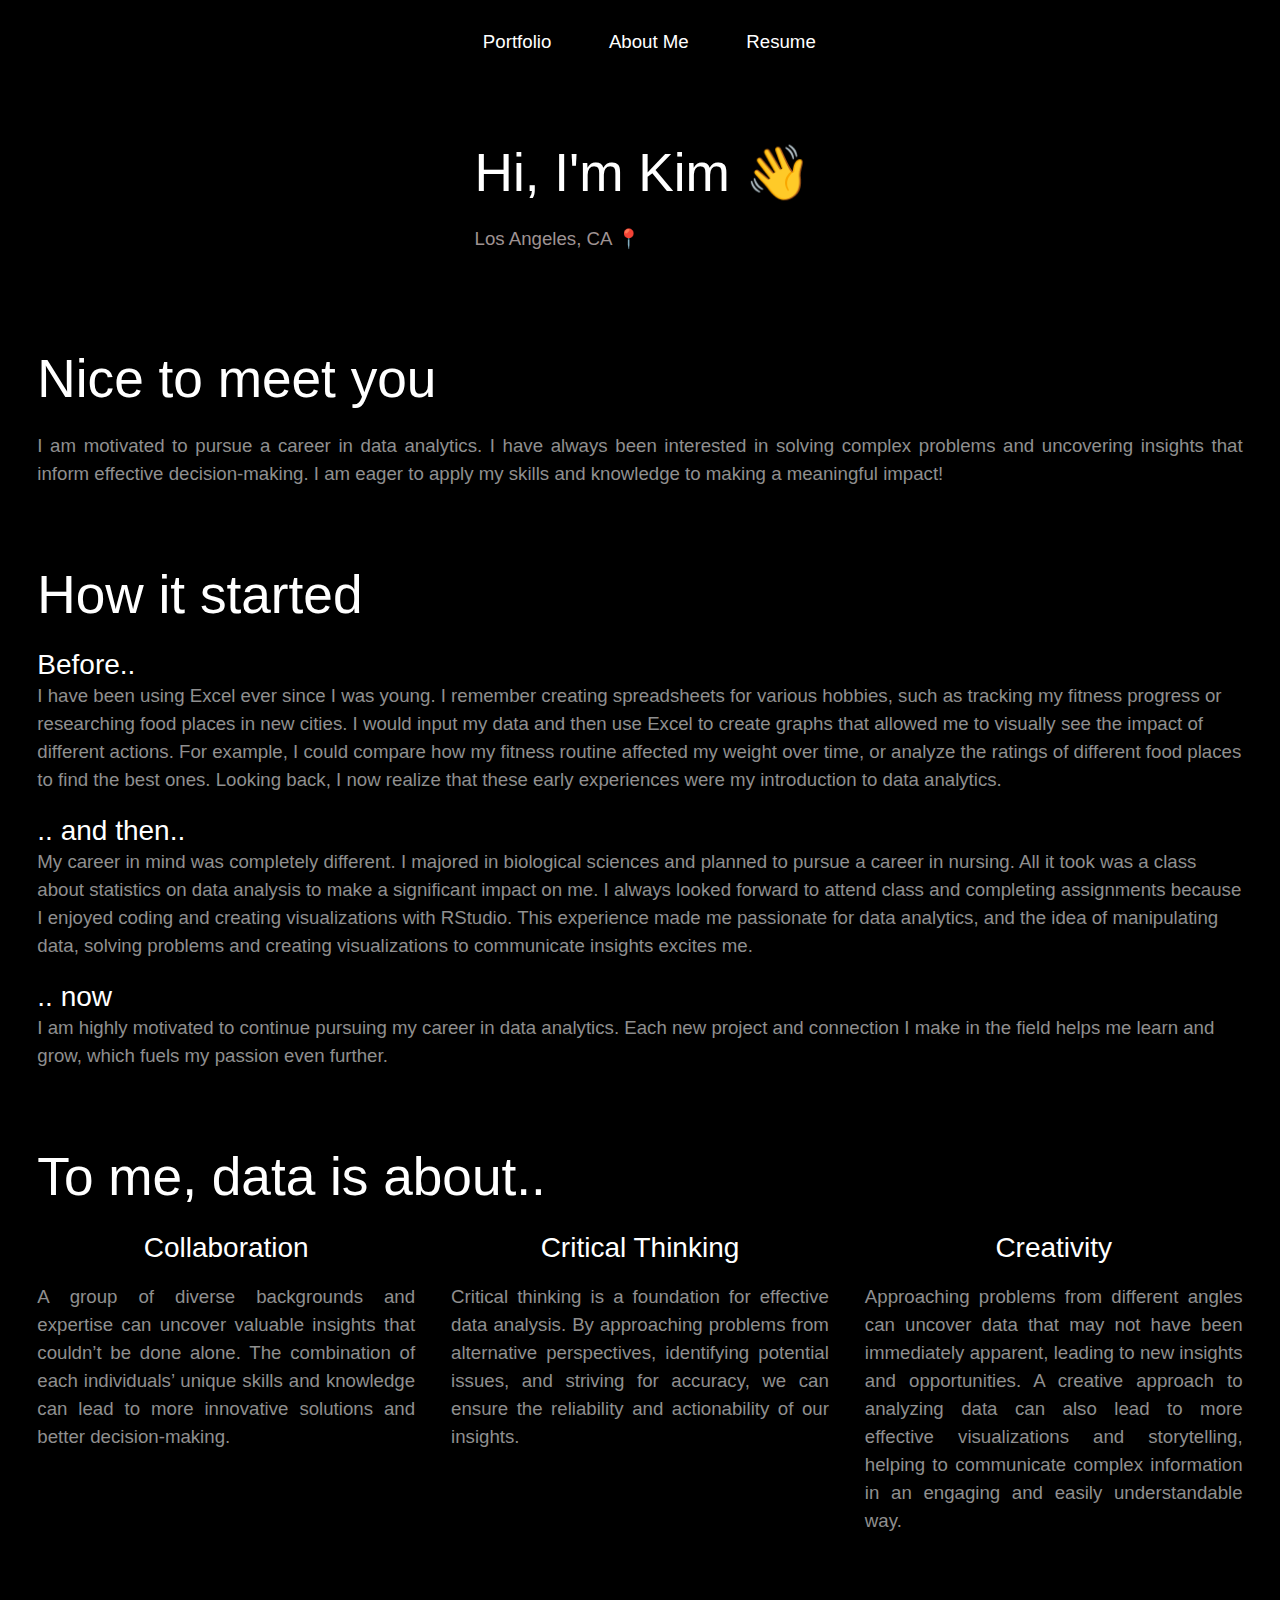
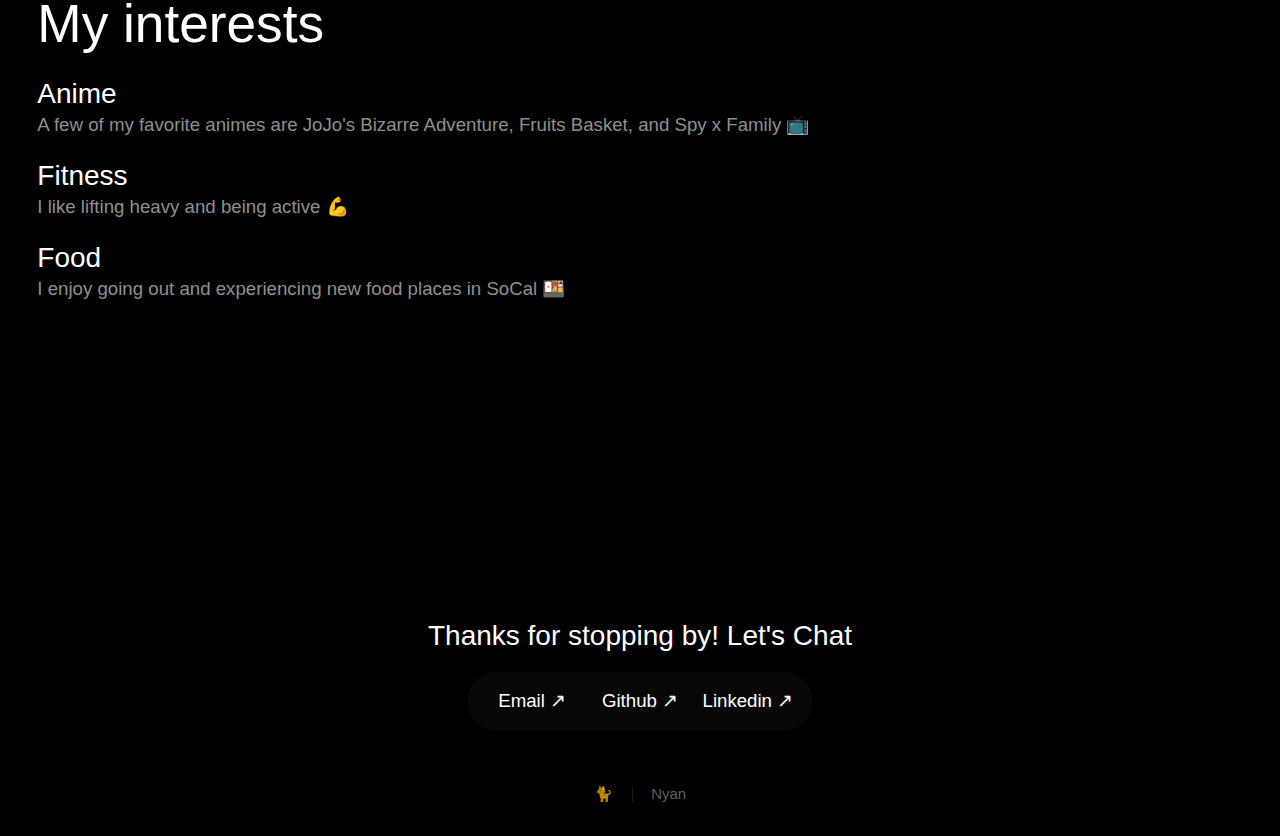
==== about.html @ c52d5a85 "Add files via upload" ====
<!DOCTYPE HTML>
<!--
	Helios by HTML5 UP
	html5up.net | @ajlkn
	Free for personal and commercial use under the CCA 3.0 license (html5up.net/license)
-->
<html>
	<head>
		<title>Index</title>
		<meta charset="utf-8" />
		<meta name="viewport" content="width=device-width, initial-scale=1, user-scalable=no" />
		<link rel="stylesheet" href="assets/css/main.css" />
		<noscript><link rel="stylesheet" href="assets/css/noscript.css" /></noscript>
	</head>
	<body class="no-sidebar is-preload">
		<div id="page-wrapper">

			<!-- Header -->
				<div id="header">

					<!-- Inner -->
						<div class="inner">
							<header>
								<h2><a>Hi, I'm Kim</a> <span class="wave">👋</span></h2>
							</header>
							<p style="color: rgb(158, 146, 146);">
								Los Angeles, CA &#128205;
							</p>
						</div>

					<!-- Nav -->
						<nav id="nav">
							<ul>
								<li><a href="index.html" id="main-link"><!--<span class="icon solid fa-home">-->Portfolio</span></a></li>
                                <li><a href="#about.html" id="main-link"><!--<span class="icon solid fa-home">-->About Me</span></a></li>
								<li><a href="https://drive.google.com/file/d/10Ahz_g5iKy3Z0_Fi8x1R7ViCnJrls5Ot/view?usp=sharing">Resume</a></li>
							</ul>
						</nav>

				</div>

			<!-- Main -->
				<div class="wrapper style1">

					<div class="container">
						<article id="main" class="special">
							<section>
							<header>
								<h2><a>Nice to meet you</a></h2>
							</header>
							<p>
                                I am motivated to pursue a career in data analytics. I have always been interested in solving complex problems 
								and uncovering insights that inform effective decision-making. I am eager to apply my skills and knowledge to 
								making a meaningful impact!
								<br><br><br>
							</p>
								<header>
									<h2><a>How it started</a></h2>
								</header>
								<p>
									<h3><a>Before..</a></h3>
									I have been using Excel ever since I was young. I remember creating spreadsheets for various hobbies, such as 
									tracking my fitness progress or researching food places in new cities. I would input my data and then use Excel 
									to create graphs that allowed me to visually see the impact of different actions. For example, I could compare 
									how my fitness routine affected my weight over time, or analyze the ratings of different food places to find 
									the best ones. Looking back, I now realize that these early experiences were my introduction to data analytics.
								</p>
								<p>
									<h3><a>.. and then..</a></h3>
									My career in mind was completely different. I majored in biological sciences and planned to pursue a career in 
									nursing. All it took was a class about statistics on data analysis to make a significant impact on me. I always 
									looked forward to attend class and completing assignments because I enjoyed coding and creating visualizations 
									with RStudio. This experience made me passionate for data analytics, and the idea of manipulating data, solving 
									problems and creating visualizations to communicate insights excites me.
								</p>
								<p>
									<h3><a>.. now</a></h3>
									I am highly motivated to continue pursuing my career in data analytics. Each new project and connection I make 
									in the field helps me learn and grow, which fuels my passion even further.
									<br><br><br>
								</p>

								<header>
									<h2><a>To me, data is about..</a></h2>

								</header>
								<div class="row">
                                    <article class="col-4 col-12-mobile special">
                                        <header>
                                            <h3><a>Collaboration</a></h3>
                                        </header>
                                        <p>
											A group of diverse backgrounds and expertise can uncover valuable insights that couldn’t be done alone. The combination of each 
											individuals’ unique skills and knowledge can lead to more innovative solutions and better decision-making.
                                        </p>
                                        <a href="#" class="image featured"><img src="#" alt="" /></a>
                                    </article>
                                    <article class="col-4 col-12-mobile special">
                                        <header>
                                            <h3><a>Critical Thinking</a></h3>
                                        </header>
                                        <p>
                                            Critical thinking is a foundation for effective data analysis. By approaching problems from alternative perspectives, 
											identifying potential issues, and striving for accuracy, we can ensure the reliability and actionability of our insights.
                                        </p>
                                        <a href="#" class="image featured"><img src="#" alt="" /></a>
                                	</article>
                                    <article class="col-4 col-12-mobile special">
                                        <header>
                        	                <h3><a>Creativity</a></h3>
                                        </header>
                                        <p>
											Approaching problems from different angles can uncover data that may not have been immediately apparent, leading to new 
											insights and opportunities. A creative approach to analyzing data can also lead to more effective visualizations and 
											storytelling, helping to communicate complex information in an engaging and easily understandable way.
											<br><br><br>
                                        </p>
                                    </article>   
                                </div>
								<header>
									<h2><a>My interests</a></h2>
								</header>
								<p>
                                    <h3><a>Anime</a></h3>
                                    A few of my favorite animes are JoJo's Bizarre Adventure, Fruits Basket, and Spy x Family &#128250;

								</p>
								<p>
                                    <h3><a>Fitness</a></h3>
									I like lifting heavy and being active &#128170
								</p>
                                <p>
                                    <h3><a>Food</a></h3>
									I enjoy going out and experiencing new food places in SoCal &#127857
								</p>
							</section>
						</article>
					</div>
				</div>

			<!-- Footer -->
            
				<div id="footer">
					<div class="container">
						<div class="row">


						</div>
						<hr />
						<div class="row">
							<div class="col-12">

								<!-- Contact -->
									<section class="contact">
										<header>
											<h3><a>Thanks for stopping by! Let's Chat</a></h3>
										</header>
										<!--<p>Urna nisl non quis interdum mus ornare ridiculus egestas ridiculus lobortis vivamus tempor aliquet.</p>-->
										<ul class="icons">
											<li><a href="mailto:santoskim20@gmail.com" ><span class="label">Email &#x2197;</span></a></li>
											<li><a href="https://github.com/santoskim" ><span class="label">Github &#x2197;</span></a></li>
											<li><a href="https://www.linkedin.com/in/kim-santos-50751b210/" ><span class="label">Linkedin &#x2197;</span></a></li>
										</ul>
									</section>

								<!-- Copyright -->
									<div class="copyright">
										<ul class="menu">
											<li><!--&copy;--> &#128008 </li><li><!--Design: <a href="http://html5up.net">-->Nyan</a></li>
										</ul>
									</div>

							</div>

						</div>
					</div>
				</div>

		</div>

		<!-- Scripts -->
			<script src="assets/js/jquery.min.js"></script>
			<script src="assets/js/jquery.dropotron.min.js"></script>
			<script src="assets/js/jquery.scrolly.min.js"></script>
			<script src="assets/js/jquery.scrollex.min.js"></script>
			<script src="assets/js/browser.min.js"></script>
			<script src="assets/js/breakpoints.min.js"></script>
			<script src="assets/js/util.js"></script>
			<script src="assets/js/main.js"></script>

	</body>
</html>
---- assets/css/main.css ----
@import url("https://fonts.googleapis.com/css?family=Source+Sans+Pro:300,300italic,400,400italic,600");
@import url("fontawesome-all.min.css");

/*
	Helios by HTML5 UP
	html5up.net | @ajlkn
	Free for personal and commercial use under the CCA 3.0 license (html5up.net/license)
*/

html, body, div, span, applet, object,
iframe, h1, h2, h3, h4, h5, h6, p, blockquote,
pre, a, abbr, acronym, address, big, cite,
code, del, dfn, em, img, ins, kbd, q, s, samp,
small, strike, strong, sub, sup, tt, var, b,
u, i, center, dl, dt, dd, ol, ul, li, fieldset,
form, label, legend, table, caption, tbody,
tfoot, thead, tr, th, td, article, aside,
canvas, details, embed, figure, figcaption,
footer, header, hgroup, menu, nav, output, ruby,
section, summary, time, mark, audio, video {
	margin: 0;
	padding: 0;
	border: 0;
	font-size: 100%;
	font: inherit;
	vertical-align: baseline;}

article, aside, details, figcaption, figure,
footer, header, hgroup, menu, nav, section {
	display: block;}

body {
	line-height: 1;
}

ol, ul {
	list-style: none;
}

blockquote, q {
	quotes: none;
}

	blockquote:before, blockquote:after, q:before, q:after {
		content: '';
		content: none;
	}

table {
	border-collapse: collapse;
	border-spacing: 0;
}

body {
	-webkit-text-size-adjust: none;
}

mark {
	background-color: transparent;
	color: inherit;
}

input::-moz-focus-inner {
	border: 0;
	padding: 0;
}

input, select, textarea {
	-moz-appearance: none;
	-webkit-appearance: none;
	-ms-appearance: none;
	appearance: none;
}

/* Basic */

	html {
		box-sizing: border-box;
	}

	*, *:before, *:after {
		box-sizing: inherit;
	}

	body {
		background: #000000;
		color: #8f8f8f;
		font-size: 15pt;
		line-height: 1.85em;
		font-family: 'Gill Sans', 'Gill Sans MT', Calibri, 'Trebuchet MS', sans-serif;
		font-weight: 300;
	}

		body.is-preload *, body.is-preload *:before, body.is-preload *:after {
			-moz-animation: none !important;
			-webkit-animation: none !important;
			-ms-animation: none !important;
			animation: none !important;
			-moz-transition: none !important;
			-webkit-transition: none !important;
			-ms-transition: none !important;
			transition: none !important;
		}

	input, textarea, select {
		font-size: 15pt;
		line-height: 1.85em;
		font-family: 'Gill Sans', 'Gill Sans MT', Calibri, 'Trebuchet MS', sans-serif;
		font-weight: 300;
	}

	h1, h2, h3, h4, h5, h6 {
		font-weight: 400;
		color: #ffffff;
		line-height: 1.25em;
	}

	h1 a, h2 a, h3 a, h4 a, h5 a, h6 a {
		color: inherit;
		text-decoration: none;
		border-bottom-color: transparent;
	}

	h1 strong, h2 strong, h3 strong, h4 strong, h5 strong, h6 strong {
		font-weight: 600;
	}

	h2 {
		font-size: 2.85em;
	}

	h3 {
		font-size: 1.50em;
	}

	h4 {
		font-size: 1em;
		margin: 0 0 0.25em 0;
	}

	strong, b {
		font-weight: 400;
		color: #483949;
	}

	em, i {
		font-style: italic;
	}

	a {
		color: inherit;
		border-bottom: solid 1px rgba(128, 128, 128, 0.15);
		text-decoration: none;
		-moz-transition: background-color 0.35s ease-in-out, color 0.35s ease-in-out, border-bottom-color 0.35s ease-in-out;
		-webkit-transition: background-color 0.35s ease-in-out, color 0.35s ease-in-out, border-bottom-color 0.35s ease-in-out;
		-ms-transition: background-color 0.35s ease-in-out, color 0.35s ease-in-out, border-bottom-color 0.35s ease-in-out;
		transition: background-color 0.35s ease-in-out, color 0.35s ease-in-out, border-bottom-color 0.35s ease-in-out;
	}

		a:hover {
			color: #ef8376;
			border-bottom-color: transparent;
		}

	sub {
		position: relative;
		top: 0.5em;
		font-size: 0.8em;
	}

	sup {
		position: relative;
		top: -0.5em;
		font-size: 0.8em;
	}

	blockquote {
		border-left: solid 0.5em #ddd;
		padding: 1em 0 1em 2em;
		font-style: italic;
	}

	p, ul, ol, dl, table {
		margin-bottom: 1em;
	}

	p {
		text-align: justify;
	}

	br.clear {
		clear: both;
	}

	hr {
		position: relative;
		display: block;
		border: 0;
		top: 4.5em;
		margin-bottom: 9em;
		height: 6px;
		border-top: solid 1px rgba(0, 0, 0, 0.2);
		border-bottom: solid 1px rgba(0, 0, 0, 0.2);
	}

		hr:before, hr:after {
			content: '';
			position: absolute;
			top: -8px;
			display: block;
			width: 1px;
			height: 21px;
			background: rgba(128, 128, 128, 0.2);
		}

		hr:before {
			left: -1px;
		}

		hr:after {
			right: -1px;
		}

	.timestamp {
		color: rgba(128, 128, 128, 0.75);
		font-size: 0.8em;
	}

/* Container */

	.container {
		margin: 0 auto;
		max-width: 100%;
		width: 1400px;
	}

		@media screen and (max-width: 1680px) {

			.container {
				width: 1200px;
			}

		}

		@media screen and (max-width: 1280px) {

			.container {
				width: 100%;
			}

		}

		@media screen and (max-width: 960px) {

			.container {
				width: 100%;
			}

		}

		@media screen and (max-width: 840px) {

			.container {
				width: 100%;
			}

		}

		@media screen and (max-width: 736px) {

			.container {
				width: 100%;
			}

		}

/* Row */

	.row {
		display: flex;
		flex-wrap: wrap;
		box-sizing: border-box;
		align-items: stretch;
	}

		.row > * {
			box-sizing: border-box;
		}

		.row.gtr-uniform > * > :last-child {
			margin-bottom: 0;
		}

		.row.aln-left {
			justify-content: flex-start;
		}

		.row.aln-center {
			justify-content: center;
		}

		.row.aln-right {
			justify-content: flex-end;
		}

		.row.aln-top {
			align-items: flex-start;
		}

		.row.aln-middle {
			align-items: center;
		}

		.row.aln-bottom {
			align-items: flex-end;
		}

		.row > .imp {
			order: -1;
		}

		.row > .col-1 {
			width: 8.33333%;
		}

		.row > .off-1 {
			margin-left: 8.33333%;
		}

		.row > .col-2 {
			width: 16.66667%;
		}

		.row > .off-2 {
			margin-left: 16.66667%;
		}

		.row > .col-3 {
			width: 25%;
		}

		.row > .off-3 {
			margin-left: 25%;
		}

		.row > .col-4 {
			width: 33.33333%;
		}

		.row > .off-4 {
			margin-left: 33.33333%;
		}

		.row > .col-5 {
			width: 41.66667%;
		}

		.row > .off-5 {
			margin-left: 41.66667%;
		}

		.row > .col-6 {
			width: 50%;
		}

		.row > .off-6 {
			margin-left: 50%;
		}

		.row > .col-7 {
			width: 58.33333%;
		}

		.row > .off-7 {
			margin-left: 58.33333%;
		}

		.row > .col-8 {
			width: 66.66667%;
		}

		.row > .off-8 {
			margin-left: 66.66667%;
		}

		.row > .col-9 {
			width: 75%;
		}

		.row > .off-9 {
			margin-left: 75%;
		}

		.row > .col-10 {
			width: 83.33333%;
		}

		.row > .off-10 {
			margin-left: 83.33333%;
		}

		.row > .col-11 {
			width: 91.66667%;
		}

		.row > .off-11 {
			margin-left: 91.66667%;
		}

		.row > .col-12 {
			width: 100%;
		}

		.row > .off-12 {
			margin-left: 100%;
		}

		.row.gtr-0 {
			margin-top: 0px;
			margin-left: 0px;
		}

			.row.gtr-0 > * {
				padding: 0px 0 0 0px;
			}

			.row.gtr-0.gtr-uniform {
				margin-top: 0px;
			}

				.row.gtr-0.gtr-uniform > * {
					padding-top: 0px;
				}

		.row.gtr-25 {
			margin-top: -10px;
			margin-left: -10px;
		}

			.row.gtr-25 > * {
				padding: 10px 0 0 10px;
			}

			.row.gtr-25.gtr-uniform {
				margin-top: -10px;
			}

				.row.gtr-25.gtr-uniform > * {
					padding-top: 10px;
				}

		.row.gtr-50 {
			margin-top: -20px;
			margin-left: -20px;
		}

			.row.gtr-50 > * {
				padding: 20px 0 0 20px;
			}

			.row.gtr-50.gtr-uniform {
				margin-top: -20px;
			}

				.row.gtr-50.gtr-uniform > * {
					padding-top: 20px;
				}

		.row {
			margin-top: -40px;
			margin-left: -40px;
		}

			.row > * {
				padding: 40px 0 0 40px;
			}

			.row.gtr-uniform {
				margin-top: -40px;
			}

				.row.gtr-uniform > * {
					padding-top: 40px;
				}

		.row.gtr-150 {
			margin-top: -60px;
			margin-left: -60px;
		}

			.row.gtr-150 > * {
				padding: 60px 0 0 60px;
			}

			.row.gtr-150.gtr-uniform {
				margin-top: -60px;
			}

				.row.gtr-150.gtr-uniform > * {
					padding-top: 60px;
				}

		.row.gtr-200 {
			margin-top: -80px;
			margin-left: -80px;
		}

			.row.gtr-200 > * {
				padding: 80px 0 0 80px;
			}

			.row.gtr-200.gtr-uniform {
				margin-top: -80px;
			}

				.row.gtr-200.gtr-uniform > * {
					padding-top: 80px;
				}

		@media screen and (max-width: 1680px) {

			.row {
				display: flex;
				flex-wrap: wrap;
				box-sizing: border-box;
				align-items: stretch;
			}

				.row > * {
					box-sizing: border-box;
				}

				.row.gtr-uniform > * > :last-child {
					margin-bottom: 0;
				}

				.row.aln-left {
					justify-content: flex-start;
				}

				.row.aln-center {
					justify-content: center;
				}

				.row.aln-right {
					justify-content: flex-end;
				}

				.row.aln-top {
					align-items: flex-start;
				}

				.row.aln-middle {
					align-items: center;
				}

				.row.aln-bottom {
					align-items: flex-end;
				}

				.row > .imp-wide {
					order: -1;
				}

				.row > .col-1-wide {
					width: 8.33333%;
				}

				.row > .off-1-wide {
					margin-left: 8.33333%;
				}

				.row > .col-2-wide {
					width: 16.66667%;
				}

				.row > .off-2-wide {
					margin-left: 16.66667%;
				}

				.row > .col-3-wide {
					width: 25%;
				}

				.row > .off-3-wide {
					margin-left: 25%;
				}

				.row > .col-4-wide {
					width: 33.33333%;
				}

				.row > .off-4-wide {
					margin-left: 33.33333%;
				}

				.row > .col-5-wide {
					width: 41.66667%;
				}

				.row > .off-5-wide {
					margin-left: 41.66667%;
				}

				.row > .col-6-wide {
					width: 50%;
				}

				.row > .off-6-wide {
					margin-left: 50%;
				}

				.row > .col-7-wide {
					width: 58.33333%;
				}

				.row > .off-7-wide {
					margin-left: 58.33333%;
				}

				.row > .col-8-wide {
					width: 66.66667%;
				}

				.row > .off-8-wide {
					margin-left: 66.66667%;
				}

				.row > .col-9-wide {
					width: 75%;
				}

				.row > .off-9-wide {
					margin-left: 75%;
				}

				.row > .col-10-wide {
					width: 83.33333%;
				}

				.row > .off-10-wide {
					margin-left: 83.33333%;
				}

				.row > .col-11-wide {
					width: 91.66667%;
				}

				.row > .off-11-wide {
					margin-left: 91.66667%;
				}

				.row > .col-12-wide {
					width: 100%;
				}

				.row > .off-12-wide {
					margin-left: 100%;
				}

				.row.gtr-0 {
					margin-top: 0px;
					margin-left: 0px;
				}

					.row.gtr-0 > * {
						padding: 0px 0 0 0px;
					}

					.row.gtr-0.gtr-uniform {
						margin-top: 0px;
					}

						.row.gtr-0.gtr-uniform > * {
							padding-top: 0px;
						}

				.row.gtr-25 {
					margin-top: -10px;
					margin-left: -10px;
				}

					.row.gtr-25 > * {
						padding: 10px 0 0 10px;
					}

					.row.gtr-25.gtr-uniform {
						margin-top: -10px;
					}

						.row.gtr-25.gtr-uniform > * {
							padding-top: 10px;
						}

				.row.gtr-50 {
					margin-top: -20px;
					margin-left: -20px;
				}

					.row.gtr-50 > * {
						padding: 20px 0 0 20px;
					}

					.row.gtr-50.gtr-uniform {
						margin-top: -20px;
					}

						.row.gtr-50.gtr-uniform > * {
							padding-top: 20px;
						}

				.row {
					margin-top: -40px;
					margin-left: -40px;
				}

					.row > * {
						padding: 40px 0 0 40px;
					}

					.row.gtr-uniform {
						margin-top: -40px;
					}

						.row.gtr-uniform > * {
							padding-top: 40px;
						}

				.row.gtr-150 {
					margin-top: -60px;
					margin-left: -60px;
				}

					.row.gtr-150 > * {
						padding: 60px 0 0 60px;
					}

					.row.gtr-150.gtr-uniform {
						margin-top: -60px;
					}

						.row.gtr-150.gtr-uniform > * {
							padding-top: 60px;
						}

				.row.gtr-200 {
					margin-top: -80px;
					margin-left: -80px;
				}

					.row.gtr-200 > * {
						padding: 80px 0 0 80px;
					}

					.row.gtr-200.gtr-uniform {
						margin-top: -80px;
					}

						.row.gtr-200.gtr-uniform > * {
							padding-top: 80px;
						}

		}

		@media screen and (max-width: 1280px) {

			.row {
				display: flex;
				flex-wrap: wrap;
				box-sizing: border-box;
				align-items: stretch;
			}

				.row > * {
					box-sizing: border-box;
				}

				.row.gtr-uniform > * > :last-child {
					margin-bottom: 0;
				}

				.row.aln-left {
					justify-content: flex-start;
				}

				.row.aln-center {
					justify-content: center;
				}

				.row.aln-right {
					justify-content: flex-end;
				}

				.row.aln-top {
					align-items: flex-start;
				}

				.row.aln-middle {
					align-items: center;
				}

				.row.aln-bottom {
					align-items: flex-end;
				}

				.row > .imp-normal {
					order: -1;
				}

				.row > .col-1-normal {
					width: 8.33333%;
				}

				.row > .off-1-normal {
					margin-left: 8.33333%;
				}

				.row > .col-2-normal {
					width: 16.66667%;
				}

				.row > .off-2-normal {
					margin-left: 16.66667%;
				}

				.row > .col-3-normal {
					width: 25%;
				}

				.row > .off-3-normal {
					margin-left: 25%;
				}

				.row > .col-4-normal {
					width: 33.33333%;
				}

				.row > .off-4-normal {
					margin-left: 33.33333%;
				}

				.row > .col-5-normal {
					width: 41.66667%;
				}

				.row > .off-5-normal {
					margin-left: 41.66667%;
				}

				.row > .col-6-normal {
					width: 50%;
				}

				.row > .off-6-normal {
					margin-left: 50%;
				}

				.row > .col-7-normal {
					width: 58.33333%;
				}

				.row > .off-7-normal {
					margin-left: 58.33333%;
				}

				.row > .col-8-normal {
					width: 66.66667%;
				}

				.row > .off-8-normal {
					margin-left: 66.66667%;
				}

				.row > .col-9-normal {
					width: 75%;
				}

				.row > .off-9-normal {
					margin-left: 75%;
				}

				.row > .col-10-normal {
					width: 83.33333%;
				}

				.row > .off-10-normal {
					margin-left: 83.33333%;
				}

				.row > .col-11-normal {
					width: 91.66667%;
				}

				.row > .off-11-normal {
					margin-left: 91.66667%;
				}

				.row > .col-12-normal {
					width: 100%;
				}

				.row > .off-12-normal {
					margin-left: 100%;
				}

				.row.gtr-0 {
					margin-top: 0px;
					margin-left: 0px;
				}

					.row.gtr-0 > * {
						padding: 0px 0 0 0px;
					}

					.row.gtr-0.gtr-uniform {
						margin-top: 0px;
					}

						.row.gtr-0.gtr-uniform > * {
							padding-top: 0px;
						}

				.row.gtr-25 {
					margin-top: -9px;
					margin-left: -9px;
				}

					.row.gtr-25 > * {
						padding: 9px 0 0 9px;
					}

					.row.gtr-25.gtr-uniform {
						margin-top: -9px;
					}

						.row.gtr-25.gtr-uniform > * {
							padding-top: 9px;
						}

				.row.gtr-50 {
					margin-top: -18px;
					margin-left: -18px;
				}

					.row.gtr-50 > * {
						padding: 18px 0 0 18px;
					}

					.row.gtr-50.gtr-uniform {
						margin-top: -18px;
					}

						.row.gtr-50.gtr-uniform > * {
							padding-top: 18px;
						}

				.row {
					margin-top: -36px;
					margin-left: -36px;
				}

					.row > * {
						padding: 36px 0 0 36px;
					}

					.row.gtr-uniform {
						margin-top: -36px;
					}

						.row.gtr-uniform > * {
							padding-top: 36px;
						}

				.row.gtr-150 {
					margin-top: -54px;
					margin-left: -54px;
				}

					.row.gtr-150 > * {
						padding: 54px 0 0 54px;
					}

					.row.gtr-150.gtr-uniform {
						margin-top: -54px;
					}

						.row.gtr-150.gtr-uniform > * {
							padding-top: 54px;
						}

				.row.gtr-200 {
					margin-top: -72px;
					margin-left: -72px;
				}

					.row.gtr-200 > * {
						padding: 72px 0 0 72px;
					}

					.row.gtr-200.gtr-uniform {
						margin-top: -72px;
					}

						.row.gtr-200.gtr-uniform > * {
							padding-top: 72px;
						}

		}

		@media screen and (max-width: 960px) {

			.row {
				display: flex;
				flex-wrap: wrap;
				box-sizing: border-box;
				align-items: stretch;
			}

				.row > * {
					box-sizing: border-box;
				}

				.row.gtr-uniform > * > :last-child {
					margin-bottom: 0;
				}

				.row.aln-left {
					justify-content: flex-start;
				}

				.row.aln-center {
					justify-content: center;
				}

				.row.aln-right {
					justify-content: flex-end;
				}

				.row.aln-top {
					align-items: flex-start;
				}

				.row.aln-middle {
					align-items: center;
				}

				.row.aln-bottom {
					align-items: flex-end;
				}

				.row > .imp-narrow {
					order: -1;
				}

				.row > .col-1-narrow {
					width: 8.33333%;
				}

				.row > .off-1-narrow {
					margin-left: 8.33333%;
				}

				.row > .col-2-narrow {
					width: 16.66667%;
				}

				.row > .off-2-narrow {
					margin-left: 16.66667%;
				}

				.row > .col-3-narrow {
					width: 25%;
				}

				.row > .off-3-narrow {
					margin-left: 25%;
				}

				.row > .col-4-narrow {
					width: 33.33333%;
				}

				.row > .off-4-narrow {
					margin-left: 33.33333%;
				}

				.row > .col-5-narrow {
					width: 41.66667%;
				}

				.row > .off-5-narrow {
					margin-left: 41.66667%;
				}

				.row > .col-6-narrow {
					width: 50%;
				}

				.row > .off-6-narrow {
					margin-left: 50%;
				}

				.row > .col-7-narrow {
					width: 58.33333%;
				}

				.row > .off-7-narrow {
					margin-left: 58.33333%;
				}

				.row > .col-8-narrow {
					width: 66.66667%;
				}

				.row > .off-8-narrow {
					margin-left: 66.66667%;
				}

				.row > .col-9-narrow {
					width: 75%;
				}

				.row > .off-9-narrow {
					margin-left: 75%;
				}

				.row > .col-10-narrow {
					width: 83.33333%;
				}

				.row > .off-10-narrow {
					margin-left: 83.33333%;
				}

				.row > .col-11-narrow {
					width: 91.66667%;
				}

				.row > .off-11-narrow {
					margin-left: 91.66667%;
				}

				.row > .col-12-narrow {
					width: 100%;
				}

				.row > .off-12-narrow {
					margin-left: 100%;
				}

				.row.gtr-0 {
					margin-top: 0px;
					margin-left: 0px;
				}

					.row.gtr-0 > * {
						padding: 0px 0 0 0px;
					}

					.row.gtr-0.gtr-uniform {
						margin-top: 0px;
					}

						.row.gtr-0.gtr-uniform > * {
							padding-top: 0px;
						}

				.row.gtr-25 {
					margin-top: -8px;
					margin-left: -8px;
				}

					.row.gtr-25 > * {
						padding: 8px 0 0 8px;
					}

					.row.gtr-25.gtr-uniform {
						margin-top: -8px;
					}

						.row.gtr-25.gtr-uniform > * {
							padding-top: 8px;
						}

				.row.gtr-50 {
					margin-top: -16px;
					margin-left: -16px;
				}

					.row.gtr-50 > * {
						padding: 16px 0 0 16px;
					}

					.row.gtr-50.gtr-uniform {
						margin-top: -16px;
					}

						.row.gtr-50.gtr-uniform > * {
							padding-top: 16px;
						}

				.row {
					margin-top: -32px;
					margin-left: -32px;
				}

					.row > * {
						padding: 32px 0 0 32px;
					}

					.row.gtr-uniform {
						margin-top: -32px;
					}

						.row.gtr-uniform > * {
							padding-top: 32px;
						}

				.row.gtr-150 {
					margin-top: -48px;
					margin-left: -48px;
				}

					.row.gtr-150 > * {
						padding: 48px 0 0 48px;
					}

					.row.gtr-150.gtr-uniform {
						margin-top: -48px;
					}

						.row.gtr-150.gtr-uniform > * {
							padding-top: 48px;
						}

				.row.gtr-200 {
					margin-top: -64px;
					margin-left: -64px;
				}

					.row.gtr-200 > * {
						padding: 64px 0 0 64px;
					}

					.row.gtr-200.gtr-uniform {
						margin-top: -64px;
					}

						.row.gtr-200.gtr-uniform > * {
							padding-top: 64px;
						}

		}

		@media screen and (max-width: 840px) {

			.row {
				display: flex;
				flex-wrap: wrap;
				box-sizing: border-box;
				align-items: stretch;
			}

				.row > * {
					box-sizing: border-box;
				}

				.row.gtr-uniform > * > :last-child {
					margin-bottom: 0;
				}

				.row.aln-left {
					justify-content: flex-start;
				}

				.row.aln-center {
					justify-content: center;
				}

				.row.aln-right {
					justify-content: flex-end;
				}

				.row.aln-top {
					align-items: flex-start;
				}

				.row.aln-middle {
					align-items: center;
				}

				.row.aln-bottom {
					align-items: flex-end;
				}

				.row > .imp-narrower {
					order: -1;
				}

				.row > .col-1-narrower {
					width: 8.33333%;
				}

				.row > .off-1-narrower {
					margin-left: 8.33333%;
				}

				.row > .col-2-narrower {
					width: 16.66667%;
				}

				.row > .off-2-narrower {
					margin-left: 16.66667%;
				}

				.row > .col-3-narrower {
					width: 25%;
				}

				.row > .off-3-narrower {
					margin-left: 25%;
				}

				.row > .col-4-narrower {
					width: 33.33333%;
				}

				.row > .off-4-narrower {
					margin-left: 33.33333%;
				}

				.row > .col-5-narrower {
					width: 41.66667%;
				}

				.row > .off-5-narrower {
					margin-left: 41.66667%;
				}

				.row > .col-6-narrower {
					width: 50%;
				}

				.row > .off-6-narrower {
					margin-left: 50%;
				}

				.row > .col-7-narrower {
					width: 58.33333%;
				}

				.row > .off-7-narrower {
					margin-left: 58.33333%;
				}

				.row > .col-8-narrower {
					width: 66.66667%;
				}

				.row > .off-8-narrower {
					margin-left: 66.66667%;
				}

				.row > .col-9-narrower {
					width: 75%;
				}

				.row > .off-9-narrower {
					margin-left: 75%;
				}

				.row > .col-10-narrower {
					width: 83.33333%;
				}

				.row > .off-10-narrower {
					margin-left: 83.33333%;
				}

				.row > .col-11-narrower {
					width: 91.66667%;
				}

				.row > .off-11-narrower {
					margin-left: 91.66667%;
				}

				.row > .col-12-narrower {
					width: 100%;
				}

				.row > .off-12-narrower {
					margin-left: 100%;
				}

				.row.gtr-0 {
					margin-top: 0px;
					margin-left: 0px;
				}

					.row.gtr-0 > * {
						padding: 0px 0 0 0px;
					}

					.row.gtr-0.gtr-uniform {
						margin-top: 0px;
					}

						.row.gtr-0.gtr-uniform > * {
							padding-top: 0px;
						}

				.row.gtr-25 {
					margin-top: -8px;
					margin-left: -8px;
				}

					.row.gtr-25 > * {
						padding: 8px 0 0 8px;
					}

					.row.gtr-25.gtr-uniform {
						margin-top: -8px;
					}

						.row.gtr-25.gtr-uniform > * {
							padding-top: 8px;
						}

				.row.gtr-50 {
					margin-top: -16px;
					margin-left: -16px;
				}

					.row.gtr-50 > * {
						padding: 16px 0 0 16px;
					}

					.row.gtr-50.gtr-uniform {
						margin-top: -16px;
					}

						.row.gtr-50.gtr-uniform > * {
							padding-top: 16px;
						}

				.row {
					margin-top: -32px;
					margin-left: -32px;
				}

					.row > * {
						padding: 32px 0 0 32px;
					}

					.row.gtr-uniform {
						margin-top: -32px;
					}

						.row.gtr-uniform > * {
							padding-top: 32px;
						}

				.row.gtr-150 {
					margin-top: -48px;
					margin-left: -48px;
				}

					.row.gtr-150 > * {
						padding: 48px 0 0 48px;
					}

					.row.gtr-150.gtr-uniform {
						margin-top: -48px;
					}

						.row.gtr-150.gtr-uniform > * {
							padding-top: 48px;
						}

				.row.gtr-200 {
					margin-top: -64px;
					margin-left: -64px;
				}

					.row.gtr-200 > * {
						padding: 64px 0 0 64px;
					}

					.row.gtr-200.gtr-uniform {
						margin-top: -64px;
					}

						.row.gtr-200.gtr-uniform > * {
							padding-top: 64px;
						}

		}

		@media screen and (max-width: 736px) {

			.row {
				display: flex;
				flex-wrap: wrap;
				box-sizing: border-box;
				align-items: stretch;
			}

				.row > * {
					box-sizing: border-box;
				}

				.row.gtr-uniform > * > :last-child {
					margin-bottom: 0;
				}

				.row.aln-left {
					justify-content: flex-start;
				}

				.row.aln-center {
					justify-content: center;
				}

				.row.aln-right {
					justify-content: flex-end;
				}

				.row.aln-top {
					align-items: flex-start;
				}

				.row.aln-middle {
					align-items: center;
				}

				.row.aln-bottom {
					align-items: flex-end;
				}

				.row > .imp-mobile {
					order: -1;
				}

				.row > .col-1-mobile {
					width: 8.33333%;
				}

				.row > .off-1-mobile {
					margin-left: 8.33333%;
				}

				.row > .col-2-mobile {
					width: 16.66667%;
				}

				.row > .off-2-mobile {
					margin-left: 16.66667%;
				}

				.row > .col-3-mobile {
					width: 25%;
				}

				.row > .off-3-mobile {
					margin-left: 25%;
				}

				.row > .col-4-mobile {
					width: 33.33333%;
				}

				.row > .off-4-mobile {
					margin-left: 33.33333%;
				}

				.row > .col-5-mobile {
					width: 41.66667%;
				}

				.row > .off-5-mobile {
					margin-left: 41.66667%;
				}

				.row > .col-6-mobile {
					width: 50%;
				}

				.row > .off-6-mobile {
					margin-left: 50%;
				}

				.row > .col-7-mobile {
					width: 58.33333%;
				}

				.row > .off-7-mobile {
					margin-left: 58.33333%;
				}

				.row > .col-8-mobile {
					width: 66.66667%;
				}

				.row > .off-8-mobile {
					margin-left: 66.66667%;
				}

				.row > .col-9-mobile {
					width: 75%;
				}

				.row > .off-9-mobile {
					margin-left: 75%;
				}

				.row > .col-10-mobile {
					width: 83.33333%;
				}

				.row > .off-10-mobile {
					margin-left: 83.33333%;
				}

				.row > .col-11-mobile {
					width: 91.66667%;
				}

				.row > .off-11-mobile {
					margin-left: 91.66667%;
				}

				.row > .col-12-mobile {
					width: 100%;
				}

				.row > .off-12-mobile {
					margin-left: 100%;
				}

				.row.gtr-0 {
					margin-top: 0px;
					margin-left: 0px;
				}

					.row.gtr-0 > * {
						padding: 0px 0 0 0px;
					}

					.row.gtr-0.gtr-uniform {
						margin-top: 0px;
					}

						.row.gtr-0.gtr-uniform > * {
							padding-top: 0px;
						}

				.row.gtr-25 {
					margin-top: -5px;
					margin-left: -5px;
				}

					.row.gtr-25 > * {
						padding: 5px 0 0 5px;
					}

					.row.gtr-25.gtr-uniform {
						margin-top: -5px;
					}

						.row.gtr-25.gtr-uniform > * {
							padding-top: 5px;
						}

				.row.gtr-50 {
					margin-top: -10px;
					margin-left: -10px;
				}

					.row.gtr-50 > * {
						padding: 10px 0 0 10px;
					}

					.row.gtr-50.gtr-uniform {
						margin-top: -10px;
					}

						.row.gtr-50.gtr-uniform > * {
							padding-top: 10px;
						}

				.row {
					margin-top: -20px;
					margin-left: -20px;
				}

					.row > * {
						padding: 20px 0 0 20px;
					}

					.row.gtr-uniform {
						margin-top: -20px;
					}

						.row.gtr-uniform > * {
							padding-top: 20px;
						}

				.row.gtr-150 {
					margin-top: -30px;
					margin-left: -30px;
				}

					.row.gtr-150 > * {
						padding: 30px 0 0 30px;
					}

					.row.gtr-150.gtr-uniform {
						margin-top: -30px;
					}

						.row.gtr-150.gtr-uniform > * {
							padding-top: 30px;
						}

				.row.gtr-200 {
					margin-top: -40px;
					margin-left: -40px;
				}

					.row.gtr-200 > * {
						padding: 40px 0 0 40px;
					}

					.row.gtr-200.gtr-uniform {
						margin-top: -40px;
					}

						.row.gtr-200.gtr-uniform > * {
							padding-top: 40px;
						}

		}

/* Sections/Article */

	section, article {
		margin-bottom: 3em;
	}

		section > :last-child, section:last-child, article > :last-child, article:last-child {
			margin-bottom: 0;
		}

		section.special > header, section.special > footer, article.special > header, article.special > footer {
			text-align: center;
		}

	.row > section, .row > article {
		margin-bottom: 0;
	}

	header {
		margin: 0 0 1em 0;
	}

		header > p {
			display: block;
			font-size: 1.5em;
			margin: 1em 0 2em 0;
			line-height: 1.5em;
			text-align: inherit;
		}

	footer {
		margin: 2.5em 0 0 0;
	}

/* Image */

	.image {
		position: relative;
		display: inline-block;
		border: 0;
		outline: 0;
	}

		.image img {
			display: block;
			width: 100%;
		}

		.image::before {
			content: "";
			position: absolute;
			top: 0;
			left: 0;
			width: 100%;
			height: 100%;
			background-color: rgba(0, 0, 0, 0.5); /* Add grey color overlay */
			transition: all 0.5s ease; /* Add transition effect */
			opacity: 1;
		  }
		  
		  .image:hover::before {
			opacity: 0; /* Make the overlay disappear on hover */
		  }
		  
		  .image:hover img {
			filter: grayscale(0%); /* Make the image color back to normal on hover */
		  }
		  You can apply this CSS to the .image class to achieve the effect on all images with that class.
		  
		  
		  
		  
		  
		  
		  

		.image.fit {
			display: block;
			width: 100%;
		}

		.image.featured {
			display: block;
			width: 100%;
			margin: 0 0 4em 0;
		}

		.image.left {
			float: left;
			margin: 0 2em 2em 0;
		}

		.image.centered {
			display: block;
			margin: 0 0 2em 0;
		}

			.image.centered img {
				margin: 0 auto;
				width: auto;
			}
			

/* List */

	ul {
		list-style: disc;
		padding-left: 1em;
	}

		ul li {
			padding-left: 0.5em;
		}

	ol {
		list-style: decimal;
		padding-left: 1.25em;
	}

		ol li {
			padding-left: 0.25em;
		}

/* Actions */

	ul.actions {
		margin: 3em 0 0 0;
		list-style: none;
		padding-left: 0;
	}

		form ul.actions {
			margin-top: 0;
		}

		ul.actions li {
			display: inline-block;
			margin: 0 0.75em 0 0.75em;
			padding-left: 0;
		}

			ul.actions li:first-child {
				margin-left: 0;
			}

			ul.actions li:last-child {
				margin-right: 0;
			}

/* Divided */

	ul.divided {
		list-style: none;
		padding-left: 0;
	}

		ul.divided li {
			border-top: solid 1px rgba(128, 128, 128, 0.2);
			padding-top: 1.5em;
			margin-top: 1.5em;
			padding-left: 0;
		}

			ul.divided li:first-child {
				border-top: 0;
				padding-top: 0;
				margin-top: 0;
			}

/* Menu */

	ul.menu {
		height: 1em;
		line-height: 1em;
		list-style: none;
		padding-left: 0;
	}

		ul.menu li {
			display: inline-block;
			border-left: solid 1px rgba(128, 128, 128, 0.2);
			padding-left: 1.25em;
			margin-left: 1.25em;
		}

			ul.menu li:first-child {
				border-left: 0;
				padding-left: 0;
				margin-left: 0;
			}

/* Icons */

	ul.icons {
		position: relative;
		background: rgba(128, 128, 128, 0.05);
		border-radius: 4em;
		display: inline-block;
		padding: 0.35em 0.75em 0.35em 0.75em;
		font-size: 1em;
		cursor: default;
		list-style: none;
	}

		ul.icons li {
			display: inline-block;
			padding-left: 0;
		}

			ul.icons li a {
				display: inline-block;
				background: none;
				width: 5.5em;
				height: 2.5em;
				line-height: 2.5em;
				text-align: center;
				border-radius: 100%;
				border: 0;
				color: inherit;
			}

				ul.icons li a:hover {
					color: #ef8376;
				}

/* Form */

	form label {
		display: block;
		font-weight: 400;
		color: #483949;
		margin: 0 0 1em 0;
	}

	form input[type="text"],
	form input[type="email"],
	form input[type="password"],
	form select,
	form textarea {
		-webkit-appearance: none;
		display: block;
		border: 0;
		background: #fafafa;
		width: 100%;
		border-radius: 0.5em;
		border: solid 1px #E5E5E5;
		padding: 1em;
		-moz-transition: background-color 0.35s ease-in-out, border-color 0.35s ease-in-out;
		-webkit-transition: background-color 0.35s ease-in-out, border-color 0.35s ease-in-out;
		-ms-transition: background-color 0.35s ease-in-out, border-color 0.35s ease-in-out;
		transition: background-color 0.35s ease-in-out, border-color 0.35s ease-in-out;
	}

		form input[type="text"]:focus,
		form input[type="email"]:focus,
		form input[type="password"]:focus,
		form select:focus,
		form textarea:focus {
			background: #fff;
			border-color: #df7366;
		}

	form input[type="text"],
	form input[type="email"],
	form input[type="password"],
	form select {
		line-height: 1em;
	}

	form textarea {
		min-height: 9em;
	}

	form ::-webkit-input-placeholder {
		color: #555 !important;
	}

	form :-moz-placeholder {
		color: #555 !important;
	}

	form ::-moz-placeholder {
		color: #555 !important;
	}

	form :-ms-input-placeholder {
		color: #555 !important;
	}

	form ::-moz-focus-inner {
		border: 0;
	}

/* Table */

	table {
		width: 100%;
	}

		table.default {
			width: 100%;
		}

			table.default tbody tr {
				border-top: solid 1px #e5e5e5;
			}

				table.default tbody tr:first-child {
					border-top: 0;
				}

				table.default tbody tr:nth-child(2n+1) {
					background: #fafafa;
				}

			table.default td {
				padding: 0.5em 1em 0.5em 1em;
			}

			table.default th {
				text-align: left;
				font-weight: 400;
				padding: 0.5em 1em 0.5em 1em;
			}

			table.default thead {
				border-bottom: solid 2px #e5e5e5;
			}

			table.default tfoot {
				border-top: solid 2px #e5e5e5;
			}

/* Button */

	input[type="button"],
	input[type="submit"],
	input[type="reset"],
	button,
	.button {
		position: relative;
		display: inline-block;
		background: #df7366;
		color: #fff;
		text-align: center;
		border-radius: 0.5em;
		text-decoration: none;
		padding: 0.65em 3em 0.65em 3em;
		border: 0;
		cursor: pointer;
		outline: 0;
		font-weight: 300;
		-moz-transition: background-color 0.35s ease-in-out, color 0.35s ease-in-out, border-bottom-color 0.35s ease-in-out;
		-webkit-transition: background-color 0.35s ease-in-out, color 0.35s ease-in-out, border-bottom-color 0.35s ease-in-out;
		-ms-transition: background-color 0.35s ease-in-out, color 0.35s ease-in-out, border-bottom-color 0.35s ease-in-out;
		transition: background-color 0.35s ease-in-out, color 0.35s ease-in-out, border-bottom-color 0.35s ease-in-out;
	}

		input[type="button"]:hover,
		input[type="submit"]:hover,
		input[type="reset"]:hover,
		button:hover,
		.button:hover {
			color: #fff;
			background: #ef8376;
		}

		input[type="button"].alt,
		input[type="submit"].alt,
		input[type="reset"].alt,
		button.alt,
		.button.alt {
			background: #2B252C;
		}

			input[type="button"].alt:hover,
			input[type="submit"].alt:hover,
			input[type="reset"].alt:hover,
			button.alt:hover,
			.button.alt:hover {
				background: #3B353C;
			}

/* Post */

	.post.stub {
		text-align: center;
	}

		.post.stub header {
			margin: 0;
		}

/* Icons */

	.icon {
		text-decoration: none;
		text-decoration: none;
	}

		.icon:before {
			-moz-osx-font-smoothing: grayscale;
			-webkit-font-smoothing: antialiased;
			display: inline-block;
			font-style: normal;
			font-variant: normal;
			text-rendering: auto;
			line-height: 1;
			text-transform: none !important;
			font-family: 'Font Awesome 5 Free';
			font-weight: 400;
		}

		.icon:before {
			line-height: inherit;
			font-size: 1.25em;
		}

		.icon > .label {
			display: none;
		}

		.icon.solid:before {
			font-weight: 900;
		}

		.icon.brands:before {
			font-family: 'Font Awesome 5 Brands';
		}

		.icon.circled {
			position: relative;
			display: inline-block;
			background: #2b252c;
			color: #fff;
			border-radius: 100%;
			width: 3em;
			height: 3em;
			line-height: 3em;
			text-align: center;
			font-size: 1.25em;
		}

			header .icon.circled {
				margin: 0 0 2em 0;
			}

/* Wrapper */

	.wrapper {
		background: #000000;
		margin: 0 0 2em 0;
		padding: 0em 0 6em 0;
	}

		.wrapper.style2 {
			padding-top: 0;
		}

/* Header */

	#header {
		position: relative;
		/*background-image: url("../../images/header.jpg");*/
		background-size: cover;
		background-position: center center;
		background-attachment: fixed;
		color: #ffffff;
		text-align: center;
		padding: 7.5em 0 2em 0;
		cursor: default;
	}

		#header:before {
			content: '';
			display: inline-block;
			vertical-align: middle;
			height: 100%;
		}

		#header .inner {
			position: relative;
			z-index: 1;
			margin: 0;
			display: inline-block;
			vertical-align: middle;
		}

		#header header {
			display: inline-block;
		}

			#header header > p {
				font-size: 1.25em;
				margin: 0;
			}

		#header h1 {
			color: #ffffff;
			font-size: 3em;
			line-height: 1em;
		}

			#header h1 a {
				color: inherit;
			}

		#header .button {
			display: inline-block;
			border-radius: 100%;
			width: 4.5em;
			height: 4.5em;
			line-height: 4.5em;
			text-align: center;
			font-size: 1.25em;
			padding: 0;
		}

		#header hr {
			top: 1.5em;
			margin-bottom: 3em;
			border-bottom-color: rgba(192, 192, 192, 0.35);
			box-shadow: inset 0 1px 0 0 rgba(192, 192, 192, 0.35);
		}

			#header hr:before, #header hr:after {
				background: rgba(192, 192, 192, 0.35);
			}

		#header footer {
			margin: 1em 0 0 0;
		}

	body.homepage #header {
		height: 100vh;
		min-height: 40em;
	}

		body.homepage #header h1 {
			font-size: 4em;
		}

		body.homepage #header:after {
			content: '';
			background: #1C0920;
			display: block;
			position: absolute;
			left: 0;
			top: 0;
			width: 100%;
			height: 100%;
			opacity: 0;
			-moz-transition: opacity 2.5s ease-in-out;
			-webkit-transition: opacity 2.5s ease-in-out;
			-ms-transition: opacity 2.5s ease-in-out;
			transition: opacity 2.5s ease-in-out;
			-moz-transition-delay: 0.5s;
			-webkit-transition-delay: 0.5s;
			-ms-transition-delay: 0.5s;
			transition-delay: 0.5s;
		}

	body.homepage.is-preload #header:after {
		opacity: 1;
	}

/* Nav */

	#nav {
		position: absolute;
		top: 0;
		left: 0;
		width: 100%;
		text-align: center;
		padding: 1.5em 0 1.5em 0;
		z-index: 1;
		overflow: hidden;
	}

		#nav > ul {
			line-height: 0px;
			position: relative;
			display: inline-block;
			margin: 0;
			height: 21px;
			border-left: solid 1px rgb(0, 0, 0);
			border-right: solid 1px rgb(0, 0, 0);
		}

			#nav > ul:before, #nav > ul:after {
				content: '';
				display: block;
				width: 300%;
				position: absolute;
				top: 50%;
				margin-top: -2px;
				height: 5px;
				border-top: solid 1px rgba(0, 0, 0, 0.35);
				border-bottom: solid 1px rgba(0, 0, 0, 0.35);
			}

			#nav > ul:before {
				left: 100%;
				margin-left: 1px;
			}

			#nav > ul:after {
				right: 100%;
				margin-right: 1px;
			}

			#nav > ul > li {
				display: inline-block;
				margin: -9px 0.5em 0 0.5em;
				border-radius: 0.5em;
				padding: 0.85em;
				border: solid 1px transparent;
				-moz-transition: color 0.35s ease-in-out, border-color 0.35s ease-in-out;
				-webkit-transition: color 0.35s ease-in-out, border-color 0.35s ease-in-out;
				-ms-transition: color 0.35s ease-in-out, border-color 0.35s ease-in-out;
				transition: color 0.35s ease-in-out, border-color 0.35s ease-in-out;
			}

				#nav > ul > li.active {
					border-color: rgba(192, 192, 192, 0.35);
				}

				#nav > ul > li > a, #nav > ul > li > span {
					display: block;
					color: inherit;
					text-decoration: none;
					border: 0;
					outline: 0;
				}

				#nav > ul > li > ul {
					display: none;
				}

	.dropotron {
		background: rgba(255, 255, 255, 0.975);
		padding: 1em 1.25em 1em 1.25em;
		line-height: 1em;
		height: auto;
		text-align: left;
		border-radius: 0.5em;
		box-shadow: 0 0.15em 0.25em 0 rgba(0, 0, 0, 0.25);
		min-width: 12em;
		margin-top: -1em;
		list-style: none;
	}

		.dropotron li {
			border-top: solid 1px rgba(128, 128, 128, 0.2);
			color: #5b5b5b;
			padding-left: 0;
		}

			.dropotron li:first-child {
				border-top: 0;
			}

			.dropotron li:hover {
				color: #ef8376;
			}

			.dropotron li a, .dropotron li span {
				display: block;
				border: 0;
				padding: 0.5em 0 0.5em 0;
				-moz-transition: color 0.35s ease-in-out;
				-webkit-transition: color 0.35s ease-in-out;
				-ms-transition: color 0.35s ease-in-out;
				transition: color 0.35s ease-in-out;
			}

		.dropotron.level-0 {
			margin-top: 2em;
			font-size: 0.9em;
		}

			.dropotron.level-0:before {
				content: '';
				position: absolute;
				left: 50%;
				top: -0.7em;
				margin-left: -0.75em;
				border-bottom: solid 0.75em rgba(255, 255, 255, 0.975);
				border-left: solid 0.75em rgba(64, 64, 64, 0);
				border-right: solid 0.75em rgba(64, 64, 64, 0);
			}

/* Banner */

	#banner {
		background: #fff;
		text-align: center;
		padding: 4.5em 0 4.5em 0;
		margin-bottom: 0;
	}

		#banner header > p {
			margin-bottom: 0;
		}

/* Content */

	#content > hr {
		top: 3em;
		margin-bottom: 6em;
	}

	#content > section {
		margin-bottom: 0;
	}

/* Sidebar */

	#sidebar > hr {
		top: 3em;
		margin-bottom: 6em;
	}

		#sidebar > hr.first {
			display: none;
		}

	#sidebar > section {
		margin-bottom: 0;
	}

/* Main */

	#main {
		margin-bottom: 0;
	}

		#main section:first-of-type {
			padding-top: 2em;
		}

/* Footer */

	#footer {
		position: relative;
		overflow: hidden;
		padding: 1em 0 1em 0;
		background: #000000;
		color: #ffffff;
	}

		#footer .icon.circled {
			background: #fff;
			color: #2b252c;
		}

		#footer header {
			text-align: center;
			cursor: default;
		}

		#footer h2, #footer h3, #footer h4, #footer h5, #footer h6 {
			color: #fff;
		}

		#footer .contact {
			text-align: center;
		}

			#footer .contact p {
				text-align: center;
				margin: 0 0 3em 0;
			}

		#footer .copyright {
			text-align: center;
			color: rgba(128, 128, 128, 0.75);
			font-size: 0.8em;
			cursor: default;
		}

			#footer .copyright a {
				color: rgba(128, 128, 128, 0.75);
			}

				#footer .copyright a:hover {
					color: rgba(212, 212, 212, 0.85);
				}

/* Carousel */

	.carousel {
		position: relative;
		overflow: hidden;
		padding: 2em 0 2em 0;
		margin-bottom: 0;
	}

		.carousel .forward, .carousel .backward {
			position: absolute;
			top: 50%;
			width: 6em;
			height: 12em;
			margin-top: -6em;
			cursor: pointer;
		}

			.carousel .forward:before, .carousel .backward:before {
				content: '';
				display: block;
				width: 6em;
				height: 6em;
				border-radius: 100%;
				background-color: rgba(72, 57, 73, 0.5);
				position: absolute;
				top: 50%;
				margin-top: -3em;
				-moz-transition: background-color 0.35s ease-in-out;
				-webkit-transition: background-color 0.35s ease-in-out;
				-o-transition: background-color 0.35s ease-in-out;
				-ms-transition: background-color 0.35s ease-in-out;
				transition: background-color 0.35s ease-in-out;
				-webkit-backface-visibility: hidden;
			}

			.carousel .forward:after, .carousel .backward:after {
				content: '';
				width: 3em;
				height: 3em;
				position: absolute;
				top: 50%;
				margin: -1.5em 0 0 0;
				background: url("images/arrow.svg") no-repeat center center;
			}

			.carousel .forward:hover:before, .carousel .backward:hover:before {
				background-color: rgba(239, 131, 118, 0.75);
			}

		.carousel .forward {
			right: 0;
		}

			.carousel .forward:before {
				right: -3em;
			}

			.carousel .forward:after {
				right: -0.25em;
			}

		.carousel .backward {
			left: 0;
		}

			.carousel .backward:before {
				left: -3em;
			}

			.carousel .backward:after {
				left: -0.25em;
				-moz-transform: scaleX(-1);
				-webkit-transform: scaleX(-1);
				-ms-transform: scaleX(-1);
				transform: scaleX(-1);
			}

		.carousel .reel {
			white-space: nowrap;
			position: relative;
			-webkit-overflow-scrolling: touch;
			padding: 0 2em 0 2em;
		}

		.carousel article {
			display: inline-block;
			width: 18em;
			background: #fff;
			text-align: center;
			padding: 0 1em 3em 1em;
			margin: 0 2em 0 0;
			white-space: normal;
			opacity: 1.0;
			-moz-transition: opacity 0.75s ease-in-out;
			-webkit-transition: opacity 0.75s ease-in-out;
			-ms-transition: opacity 0.75s ease-in-out;
			transition: opacity 0.75s ease-in-out;
		}

			.carousel article.loading {
				opacity: 0;
			}

			.carousel article .image {
				position: relative;
				left: -1em;
				top: 0;
				width: auto;
				margin-right: -2em;
				margin-bottom: 3em;
			}

			.carousel article p {
				text-align: center;
			}

/* Wide */

	@media screen and (max-width: 1680px) {

		/* Basic */

			body, input, textarea, select {
				font-size: 14pt;
				line-height: 1.75em;
			}

		/* Carousel */

			.carousel {
				padding: 1.5em 0 1.5em 0;
			}

				.carousel .reel {
					padding: 0 1.5em 0 1.5em;
				}

				.carousel article {
					width: 18em;
					margin: 0 1.25em 0 0;
				}

	}

/* Normal */

	@media screen and (max-width: 1280px) {

		/* Basic */

			body, input, textarea, select {
				font-size: 14pt;
				line-height: 1.5em;
			}

		/* Wrapper */

			.wrapper {
				padding-left: 2em;
				padding-right: 2em;
			}

		/* Header */

			#header {
				background-attachment: scroll;
			}

				#header .inner {
					padding-left: 2em;
					padding-right: 2em;
				}

		/* Banner */

			#banner {
				padding-left: 2em;
				padding-right: 2em;
			}

		/* Footer */

			#footer {
				padding-left: 2em;
				padding-right: 2em;
			}

	}

/* Narrow */

/* Narrower */

	@media screen and (max-width: 840px) {

		/* Basic */

			body, input, textarea, select {
				font-size: 13pt;
				line-height: 1.65em;
			}

			.tweet {
				text-align: center;
			}

			.timestamp {
				display: block;
				text-align: center;
			}

		/* Footer */

			#footer {
				padding: 4em 2em 4em 2em;
			}

		/* Carousel */

			.carousel {
				padding: 1.25em 0 1.25em 0;
			}

				.carousel article {
					width: 18em;
					margin: 0 1em 0 0;
				}

	}

/* Mobile */

	#navPanel, #titleBar {
		display: none;
	}

	@media screen and (max-width: 736px) {

		/* Basic */

			html, body {
				overflow-x: hidden;
			}

			body, input, textarea, select {
				font-size: 12.5pt;
				line-height: 1.5em;
			}

			h2 {
				font-size: 1.75em;
			}

			h3 {
				font-size: 1.25em;
			}

			hr {
				top: 3em;
				margin-bottom: 6em;
			}

		/* Section/Article */

			section, article {
				margin-bottom: 2em;
			}

				section:last-child, article:last-child {
					margin-bottom: 0;
				}

			.row > section, .row > article {
				margin-bottom: 2em;
			}

			header > p {
				font-size: 1.25em;
			}

		/* Image */

			.image.featured {
				margin: 0 0 2em 0;
			}

			.image.left {
				margin: 0 1em 1em 0;
			}

			.image.centered {
				margin: 0 0 1em 0;
			}

		/* Actions */

			form ul.actions {
				margin-top: 0;
			}

			ul.actions li {
				display: block;
				margin: 0.75em 0 0 0;
			}

				ul.actions li:first-child {
					margin-top: 0;
				}

		/* Menu */

			ul.menu {
				height: auto;
				text-align: center;
			}

				ul.menu li {
					display: block;
					border: 0;
					padding: 0.75em 0 0 0;
					margin: 0;
				}

					ul.menu li:first-child {
						padding-top: 0;
					}

		/* Icons */

			ul.icons {
				font-size: 1em;
				padding: 0.35em 0.5em 0.35em 0.5em;
			}

				ul.icons li a {
					width: 2.25em;
				}

		/* Button */

			input[type="button"],
			input[type="submit"],
			input[type="reset"],
			button,
			.button {
				display: block;
				padding: 0;
				line-height: 3em;
				width: 100%;
			}

		/* Nav */

			#page-wrapper {
				-moz-backface-visibility: hidden;
				-webkit-backface-visibility: hidden;
				-ms-backface-visibility: hidden;
				backface-visibility: hidden;
				-moz-transition: -moz-transform 0.5s ease;
				-webkit-transition: -webkit-transform 0.5s ease;
				-ms-transition: -ms-transform 0.5s ease;
				transition: transform 0.5s ease;
				padding-bottom: 1px;
			}

			#navButton {
				-moz-backface-visibility: hidden;
				-webkit-backface-visibility: hidden;
				-ms-backface-visibility: hidden;
				backface-visibility: hidden;
				-moz-transition: -moz-transform 0.5s ease;
				-webkit-transition: -webkit-transform 0.5s ease;
				-ms-transition: -ms-transform 0.5s ease;
				transition: transform 0.5s ease;
				display: block;
				height: 44px;
				left: 0;
				position: fixed;
				top: 0;
				width: 100%;
				z-index: 10001;
			}

				#navButton .toggle {
					text-decoration: none;
					position: absolute;
					left: 0;
					top: 0;
					width: 100%;
					height: 100%;
					border: 0;
					outline: 0;
				}

					#navButton .toggle:before {
						-moz-osx-font-smoothing: grayscale;
						-webkit-font-smoothing: antialiased;
						display: inline-block;
						font-style: normal;
						font-variant: normal;
						text-rendering: auto;
						line-height: 1;
						text-transform: none !important;
						font-family: 'Font Awesome 5 Free';
						font-weight: 900;
					}

					#navButton .toggle:before {
						text-decoration: none;
						font-style: normal;
						content: '\f0c9';
						color: #fff;
						color: rgba(255, 255, 255, 0.75);
						text-align: center;
						display: block;
						font-size: 14px;
						width: 80px;
						height: 30px;
						line-height: 30px;
						position: absolute;
						left: 50%;
						margin-left: -40px;
						background: rgba(132, 128, 136, 0.75);
						border-top: 0;
						border-radius: 0 0 0.35em 0.35em;
					}

			#navPanel {
				-moz-backface-visibility: hidden;
				-webkit-backface-visibility: hidden;
				-ms-backface-visibility: hidden;
				backface-visibility: hidden;
				-moz-transform: translateY(-50vh);
				-webkit-transform: translateY(-50vh);
				-ms-transform: translateY(-50vh);
				transform: translateY(-50vh);
				-moz-transition: -moz-transform 0.5s ease;
				-webkit-transition: -webkit-transform 0.5s ease;
				-ms-transition: -ms-transform 0.5s ease;
				transition: transform 0.5s ease;
				display: block;
				height: 50vh;
				left: 0;
				overflow-y: auto;
				position: fixed;
				top: 0;
				width: 100%;
				z-index: 10002;
				background: #1f1920;
				box-shadow: inset 0px -2px 5px 0px rgba(0, 0, 0, 0.25);
				font-size: 1em;
			}

				#navPanel:before {
					content: '';
					display: block;
					position: absolute;
					left: 0;
					top: 0;
					width: 100%;
					height: 100%;
					background: url("images/overlay.png");
					background-size: 128px 128px;
				}

				#navPanel .link {
					position: relative;
					z-index: 1;
					display: block;
					text-decoration: none;
					padding: 0.5em;
					color: #ddd;
					border: 0;
					border-top: dotted 1px rgba(255, 255, 255, 0.05);
				}

					#navPanel .link:first-child {
						border-top: 0;
					}

					#navPanel .link.depth-0 {
						color: #fff;
						font-weight: 600;
					}

				#navPanel .indent-1 {
					display: inline-block;
					width: 1em;
				}

				#navPanel .indent-2 {
					display: inline-block;
					width: 2em;
				}

				#navPanel .indent-3 {
					display: inline-block;
					width: 3em;
				}

				#navPanel .indent-4 {
					display: inline-block;
					width: 4em;
				}

				#navPanel .indent-5 {
					display: inline-block;
					width: 5em;
				}

				#navPanel .depth-0 {
					color: #fff;
				}

			body.navPanel-visible #page-wrapper {
				-moz-transform: translateY(50vh);
				-webkit-transform: translateY(50vh);
				-ms-transform: translateY(50vh);
				transform: translateY(50vh);
			}

			body.navPanel-visible #navButton {
				-moz-transform: translateY(50vh);
				-webkit-transform: translateY(50vh);
				-ms-transform: translateY(50vh);
				transform: translateY(50vh);
			}

			body.navPanel-visible #navPanel {
				-moz-transform: translateY(0);
				-webkit-transform: translateY(0);
				-ms-transform: translateY(0);
				transform: translateY(0);
			}

		/* Wrapper */

			.wrapper {
				padding: 3em 1em 3em 1em;
			}

		/* Header */

			#header {
				background-attachment: scroll;
				padding: 2.5em 0 0 0;
			}

				#header .inner {
					padding-top: 1.5em;
					padding-left: 1em;
					padding-right: 1em;
				}

				#header header > p {
					font-size: 1em;
				}

				#header h1 {
					font-size: 1.75em;
				}

				#header hr {
					top: 1em;
					margin-bottom: 2.5em;
				}

			body.homepage #header {
				min-height: 0;
				padding: 5.5em 0 5em 0;
				height: auto;
			}

				body.homepage #header:before {
					display: none;
				}

				body.homepage #header h1 {
					font-size: 2.5em;
				}

		/* Nav */

			#nav {
				display: none;
			}

		/* Banner */

			#banner {
				padding: 3em 2em 3em 2em;
			}

		/* Sidebar */

			#sidebar > hr:first-of-type {
				display: block;
			}

		/* Main */

			#main > header {
				text-align: center;
			}

		/* Footer */

			#footer {
				padding-left: 1em;
				padding-right: 1em;
			}

		/* Carousel */

			.carousel {
				padding: 0.5em 0 0.5em 0;
			}

				.carousel .reel {
					padding: 0 0.5em 0 0.5em;
				}

				.carousel article {
					width: 14em;
					padding-bottom: 2em;
					margin: 0 0.5em 0 0;
				}

					.carousel article .image {
						margin-bottom: 2em;
					}

	}
---- assets/css/noscript.css ----
/*
	Helios by HTML5 UP
	html5up.net | @ajlkn
	Free for personal and commercial use under the CCA 3.0 license (html5up.net/license)
*/

/* Carousel */

	.carousel {
		overflow-x: auto;
	}

/* Header */

	body.homepage.is-preload #header:after {
		opacity: 0;
	}
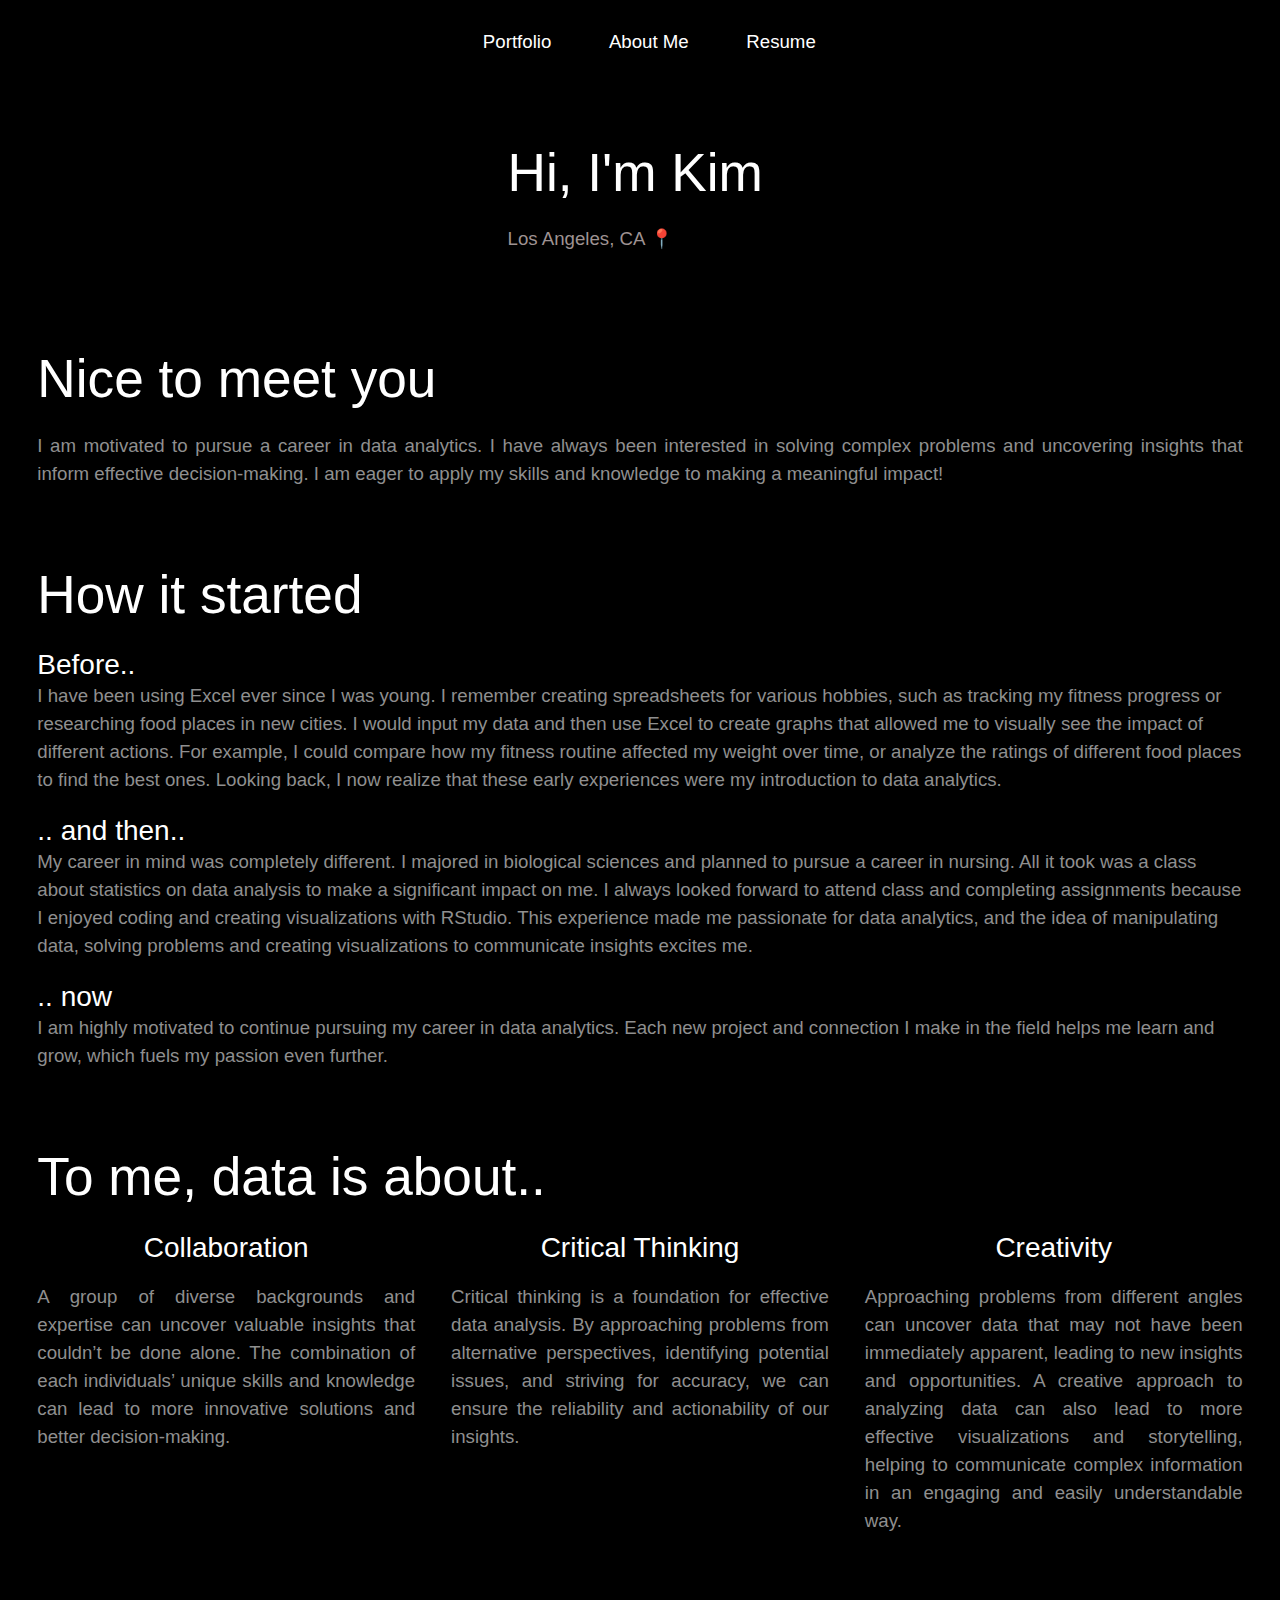
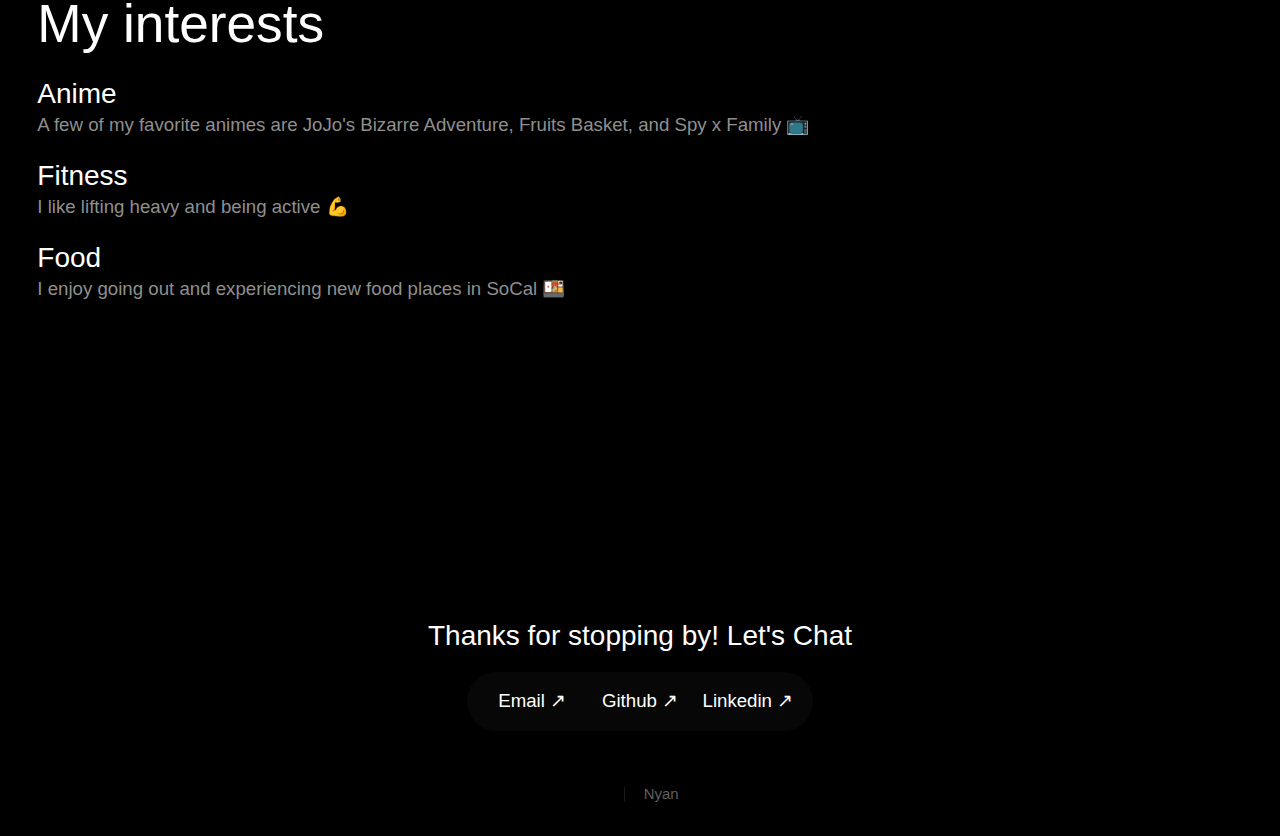
==== commit 3a4836d7: "Add files via upload" ====
--- a/about.html
+++ b/about.html
@@ -6,7 +6,7 @@
 -->
 <html>
 	<head>
-		<title>Index</title>
+		<title>About Me</title>
 		<meta charset="utf-8" />
 		<meta name="viewport" content="width=device-width, initial-scale=1, user-scalable=no" />
 		<link rel="stylesheet" href="assets/css/main.css" />
@@ -21,7 +21,7 @@
 					<!-- Inner -->
 						<div class="inner">
 							<header>
-								<h2><a>Hi, I'm Kim</a> <span class="wave">👋</span></h2>
+								<h2><a>Hi, I'm Kim <img src="images/wired-lineal-21-avatar.gif" alt="" width="50"/></a></h2>
 							</header>
 							<p style="color: rgb(158, 146, 146);">
 								Los Angeles, CA &#128205;
@@ -166,7 +166,8 @@
 								<!-- Copyright -->
 									<div class="copyright">
 										<ul class="menu">
-											<li><!--&copy;--> &#128008 </li><li><!--Design: <a href="http://html5up.net">-->Nyan</a></li>
+											<li><!--&copy;--> <img src="images/wired-lineal-1160-cat-head.gif" alt="" width="30"/> </li>
+											<li><!--Design: <a href="http://html5up.net">-->Nyan</a></li>
 										</ul>
 									</div>
 
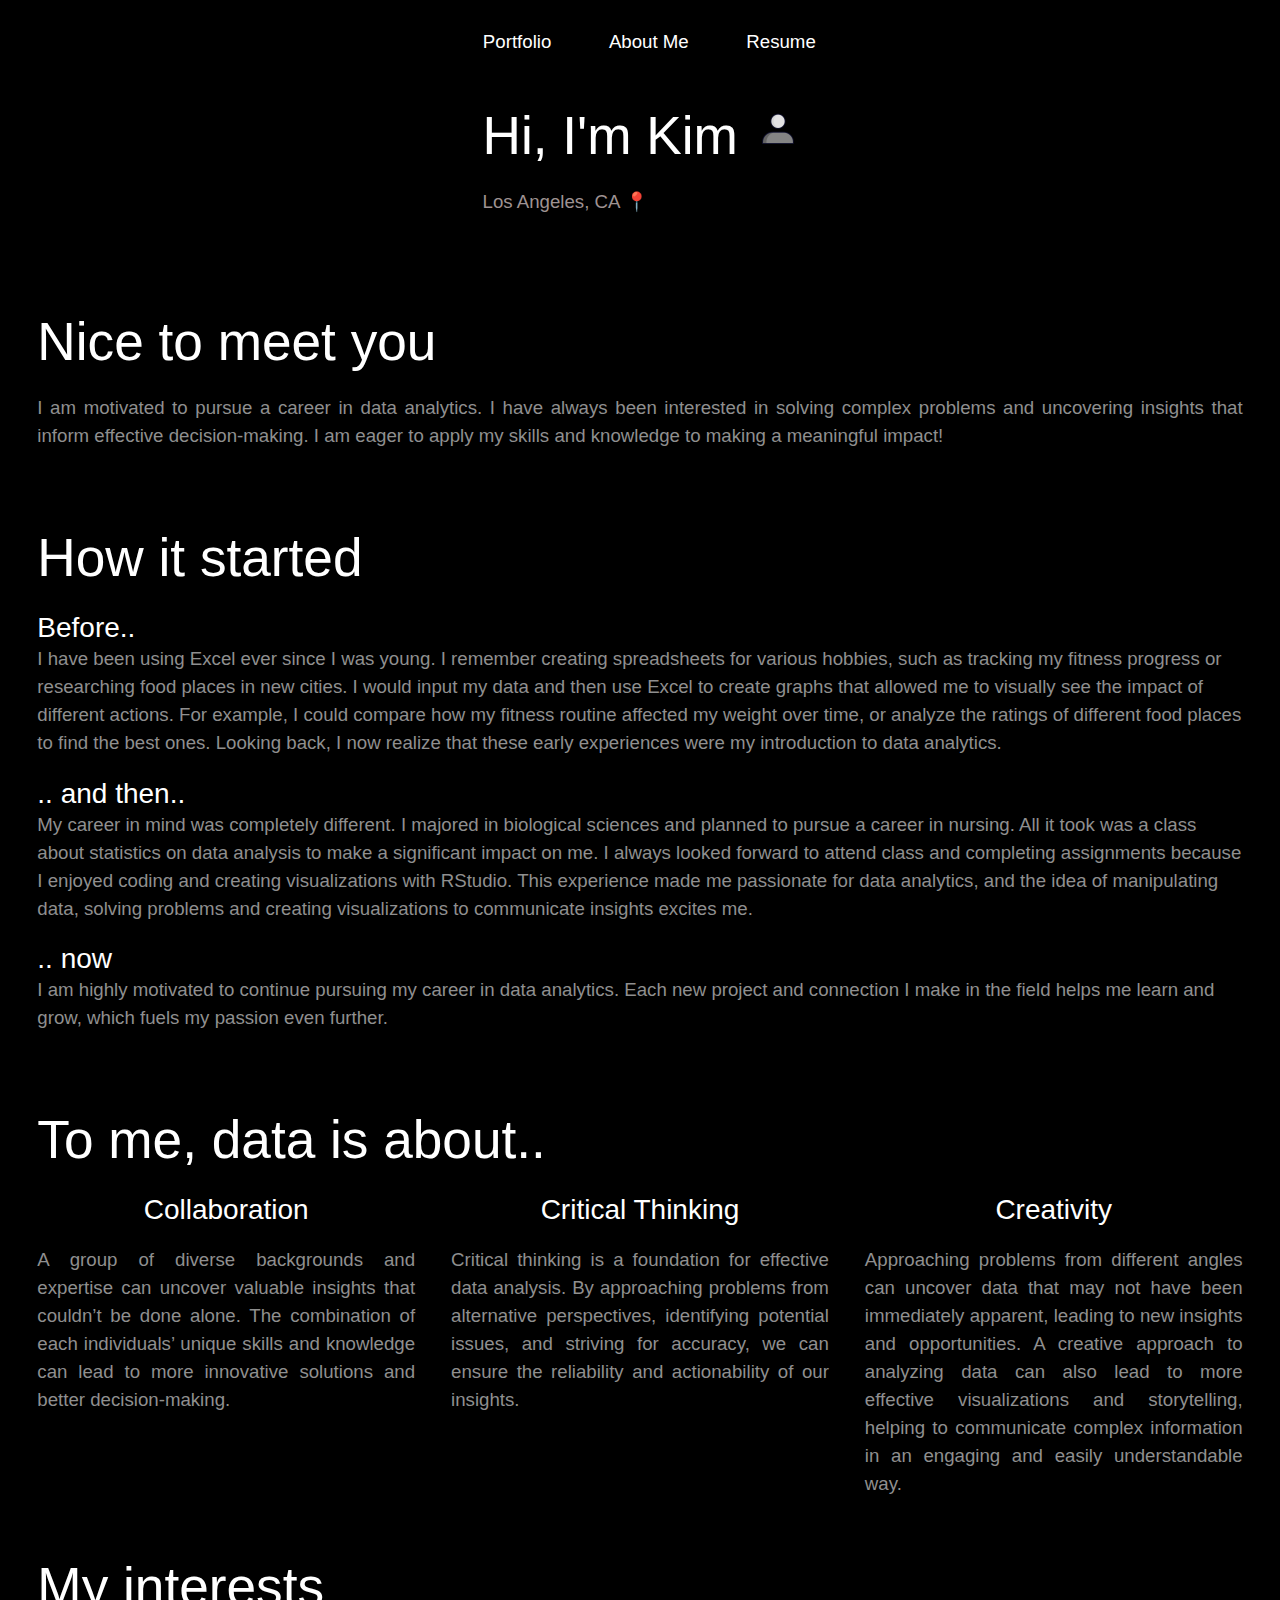
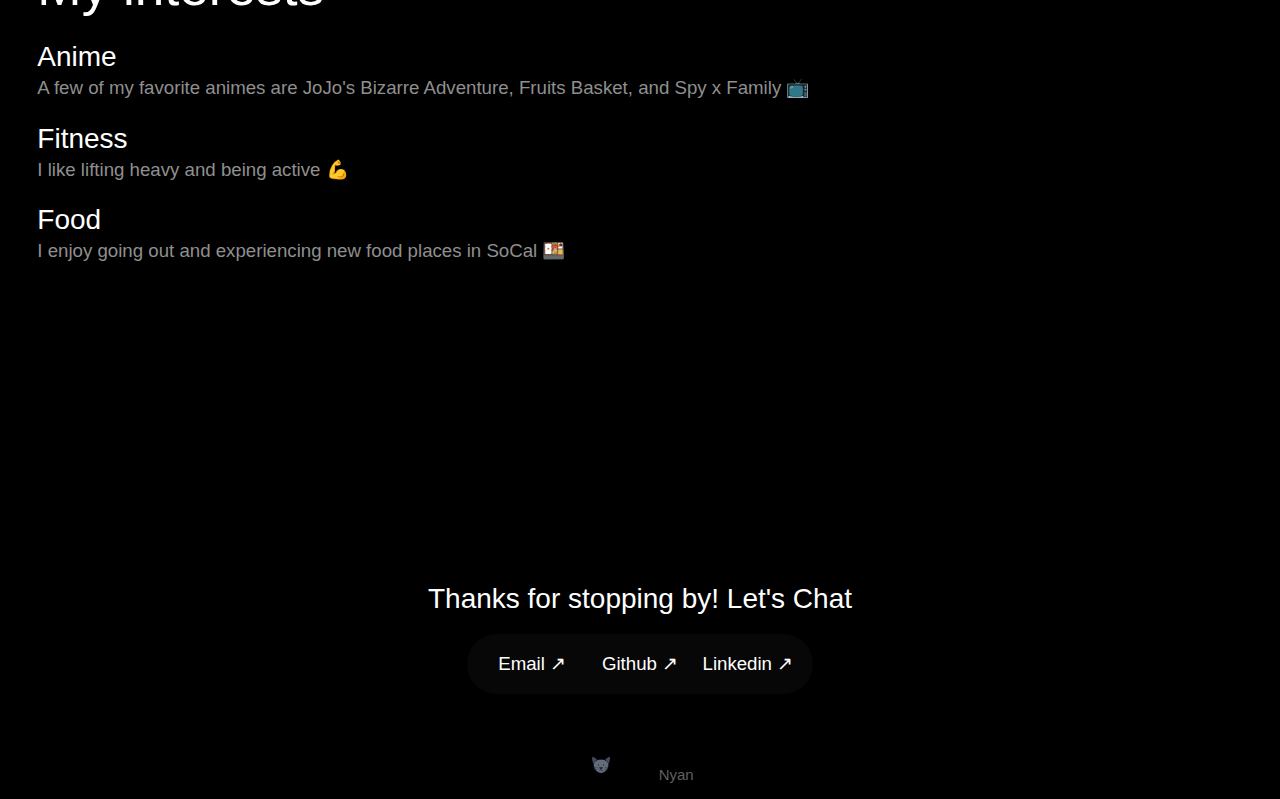
==== commit 47bfbab8: "Add files via upload" ====
--- a/about.html
+++ b/about.html
@@ -33,7 +33,7 @@
 							<ul>
 								<li><a href="index.html" id="main-link"><!--<span class="icon solid fa-home">-->Portfolio</span></a></li>
                                 <li><a href="#about.html" id="main-link"><!--<span class="icon solid fa-home">-->About Me</span></a></li>
-								<li><a href="https://drive.google.com/file/d/10Ahz_g5iKy3Z0_Fi8x1R7ViCnJrls5Ot/view?usp=sharing">Resume</a></li>
+								<li><a href="https://drive.google.com/file/d/1FtS2yoSUehJq3g7om7UUnu847-BZouiu/view?usp=sharing">Resume</a></li>
 							</ul>
 						</nav>
 
--- a/assets/css/main.css
+++ b/assets/css/main.css
@@ -1809,14 +1809,6 @@
 		  .image:hover img {
 			filter: grayscale(0%); /* Make the image color back to normal on hover */
 		  }
-		  You can apply this CSS to the .image class to achieve the effect on all images with that class.
-		  
-		  
-		  
-		  
-		  
-		  
-		  
 
 		.image.fit {
 			display: block;
@@ -1922,7 +1914,7 @@
 
 		ul.menu li {
 			display: inline-block;
-			border-left: solid 1px rgba(128, 128, 128, 0.2);
+			border-left: solid 1px rgba(255, 0, 0, 0);
 			padding-left: 1.25em;
 			margin-left: 1.25em;
 		}
@@ -2211,7 +2203,7 @@
 		background-attachment: fixed;
 		color: #ffffff;
 		text-align: center;
-		padding: 7.5em 0 2em 0;
+		padding: 5.5em 0 2em 0;
 		cursor: default;
 	}
 
@@ -2954,7 +2946,7 @@
 						position: absolute;
 						left: 50%;
 						margin-left: -40px;
-						background: rgba(132, 128, 136, 0.75);
+						background: rgba(0, 0, 0, 0.75);
 						border-top: 0;
 						border-radius: 0 0 0.35em 0.35em;
 					}
@@ -2980,7 +2972,7 @@
 				top: 0;
 				width: 100%;
 				z-index: 10002;
-				background: #1f1920;
+				background: #000000;
 				box-shadow: inset 0px -2px 5px 0px rgba(0, 0, 0, 0.25);
 				font-size: 1em;
 			}
@@ -2993,7 +2985,7 @@
 					top: 0;
 					width: 100%;
 					height: 100%;
-					background: url("images/overlay.png");
+					/*background: url("images/overlay.png");*/
 					background-size: 128px 128px;
 				}
 
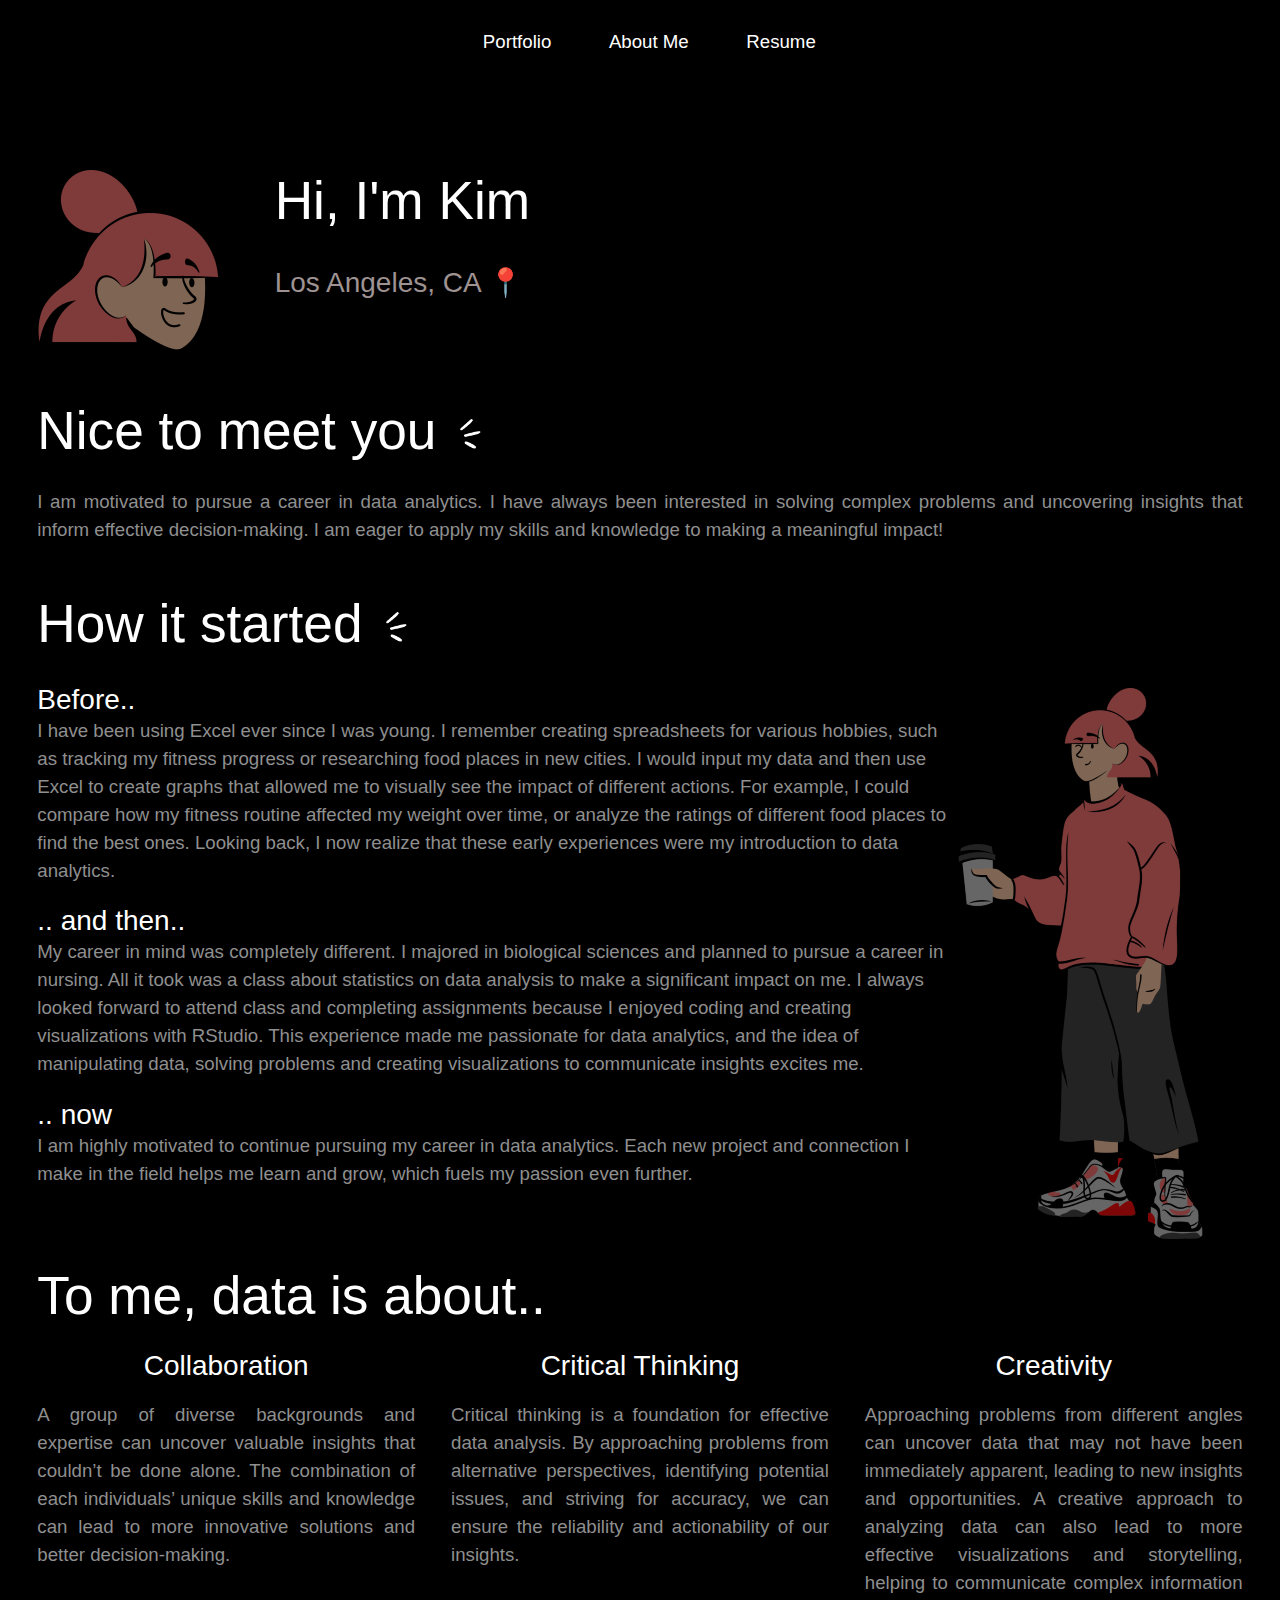
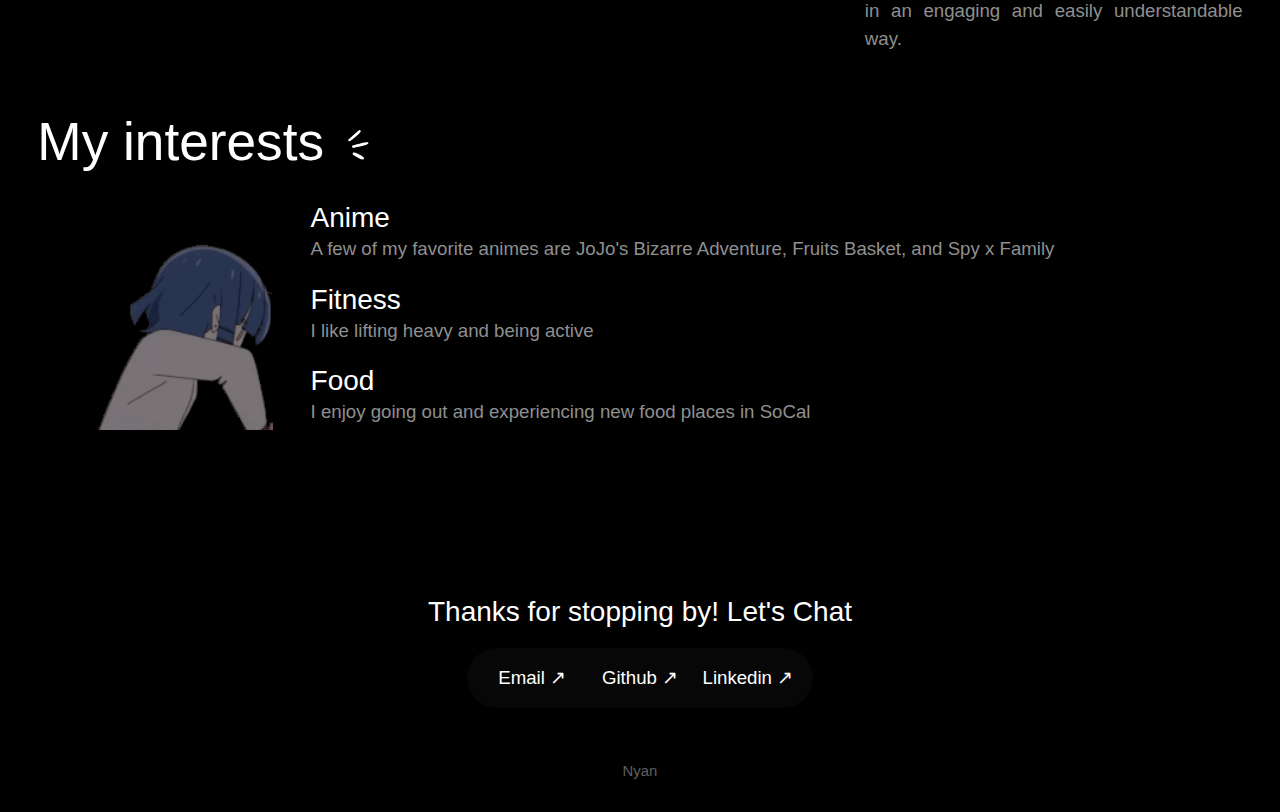
==== commit abf03a88: "Add files via upload" ====
--- a/about.html
+++ b/about.html
@@ -16,24 +16,26 @@
 		<div id="page-wrapper">
 
 			<!-- Header -->
-				<div id="header">
+				
 
 					<!-- Inner -->
-						<div class="inner">
+						<!--<div class="inner">
 							<header>
-								<h2><a>Hi, I'm Kim <img src="images/wired-lineal-21-avatar.gif" alt="" width="50"/></a></h2>
-							</header>
+								<h1><a>Hi, I'm Kim <img src="images/wired-lineal-21-avatar.gif" alt="" width="50"/></a></h1>
 							<p style="color: rgb(158, 146, 146);">
 								Los Angeles, CA &#128205;
-							</p>
-						</div>
+							</p>							
+							</header>
+
+						</div>-->
 
 					<!-- Nav -->
+				<div id="header">	
 						<nav id="nav">
 							<ul>
-								<li><a href="index.html" id="main-link"><!--<span class="icon solid fa-home">-->Portfolio</span></a></li>
-                                <li><a href="#about.html" id="main-link"><!--<span class="icon solid fa-home">-->About Me</span></a></li>
-								<li><a href="https://drive.google.com/file/d/1FtS2yoSUehJq3g7om7UUnu847-BZouiu/view?usp=sharing">Resume</a></li>
+								<li><a href="index.html">Portfolio</span></a></li>
+								<li><a href="about.html">About Me</span></a></li>
+								<li><a href="resume.html">Resume</a></li>
 							</ul>
 						</nav>
 
@@ -44,19 +46,36 @@
 
 					<div class="container">
 						<article id="main" class="special">
+							<div class="inner">
+								<div class="image left">
+									<img src="images/avatar-head.png" alt="Image description">
+								  </div>
+								
+								<header>
+									<h2><a>Hi, I'm Kim <!--<img src="images/wired-lineal-21-avatar.gif" alt="" width="50" style="vertical-align: middle;"/>--></a></h2>
+								<p style="color: rgb(158, 146, 146);">
+									Los Angeles, CA &#128205;
+								</p>							
+								</header>
+	
+							</div>
 							<section>
-							<header>
-								<h2><a>Nice to meet you</a></h2>
-							</header>
+								<header>
+									<h2><a>Nice to meet you<img src="images/emphasis.gif" alt="" width="70" style="vertical-align: middle;"/></a></h2>
+								  </header> 
 							<p>
                                 I am motivated to pursue a career in data analytics. I have always been interested in solving complex problems 
 								and uncovering insights that inform effective decision-making. I am eager to apply my skills and knowledge to 
 								making a meaningful impact!
-								<br><br><br>
+								<br><br>
 							</p>
 								<header>
-									<h2><a>How it started</a></h2>
-								</header>
+									<h2><a>How it started<img src="images/emphasis.gif" alt="" width="70" style="vertical-align: middle;"/></a></h2>
+								</header>
+
+							  <div class="image right">
+								<img src="images/avatar.png" alt="Image description">
+							  </div>
 								<p>
 									<h3><a>Before..</a></h3>
 									I have been using Excel ever since I was young. I remember creating spreadsheets for various hobbies, such as 
@@ -93,7 +112,6 @@
 											A group of diverse backgrounds and expertise can uncover valuable insights that couldn’t be done alone. The combination of each 
 											individuals’ unique skills and knowledge can lead to more innovative solutions and better decision-making.
                                         </p>
-                                        <a href="#" class="image featured"><img src="#" alt="" /></a>
                                     </article>
                                     <article class="col-4 col-12-mobile special">
                                         <header>
@@ -103,7 +121,6 @@
                                             Critical thinking is a foundation for effective data analysis. By approaching problems from alternative perspectives, 
 											identifying potential issues, and striving for accuracy, we can ensure the reliability and actionability of our insights.
                                         </p>
-                                        <a href="#" class="image featured"><img src="#" alt="" /></a>
                                 	</article>
                                     <article class="col-4 col-12-mobile special">
                                         <header>
@@ -117,21 +134,25 @@
                                         </p>
                                     </article>   
                                 </div>
-								<header>
-									<h2><a>My interests</a></h2>
-								</header>
+
+								<header>
+									<h2><a>My interests<img src="images/emphasis.gif" alt="" width="70" style="vertical-align: middle;"/></a></h2>
+								</header>
+								<div class="image left">
+									<img src="images/bocchi-the-rock-eating.gif" alt="" width="230" height="230">
+								  </div>								
 								<p>
                                     <h3><a>Anime</a></h3>
-                                    A few of my favorite animes are JoJo's Bizarre Adventure, Fruits Basket, and Spy x Family &#128250;
+                                    A few of my favorite animes are JoJo's Bizarre Adventure, Fruits Basket, and Spy x Family 
 
 								</p>
 								<p>
                                     <h3><a>Fitness</a></h3>
-									I like lifting heavy and being active &#128170
+									I like lifting heavy and being active 
 								</p>
                                 <p>
                                     <h3><a>Food</a></h3>
-									I enjoy going out and experiencing new food places in SoCal &#127857
+									I enjoy going out and experiencing new food places in SoCal
 								</p>
 							</section>
 						</article>
@@ -142,11 +163,6 @@
             
 				<div id="footer">
 					<div class="container">
-						<div class="row">
-
-
-						</div>
-						<hr />
 						<div class="row">
 							<div class="col-12">
 
@@ -166,7 +182,6 @@
 								<!-- Copyright -->
 									<div class="copyright">
 										<ul class="menu">
-											<li><!--&copy;--> <img src="images/wired-lineal-1160-cat-head.gif" alt="" width="30"/> </li>
 											<li><!--Design: <a href="http://html5up.net">-->Nyan</a></li>
 										</ul>
 									</div>
--- a/assets/css/main.css
+++ b/assets/css/main.css
@@ -85,7 +85,7 @@
 	body {
 		background: #000000;
 		color: #8f8f8f;
-		font-size: 15pt;
+		font-size: 16pt;
 		line-height: 1.85em;
 		font-family: 'Gill Sans', 'Gill Sans MT', Calibri, 'Trebuchet MS', sans-serif;
 		font-weight: 300;
@@ -1826,6 +1826,11 @@
 			margin: 0 2em 2em 0;
 		}
 
+		.image.right {
+			float: right;
+			margin: 0 2em 2em 0;
+		}
+
 		.image.centered {
 			display: block;
 			margin: 0 0 2em 0;
@@ -2076,12 +2081,12 @@
 	.button {
 		position: relative;
 		display: inline-block;
-		background: #df7366;
-		color: #fff;
+		background: #a58a870e;
+		color: #ffffffc0;
 		text-align: center;
 		border-radius: 0.5em;
 		text-decoration: none;
-		padding: 0.65em 3em 0.65em 3em;
+		padding: 0.45em 2em 0.45em 2em;
 		border: 0;
 		cursor: pointer;
 		outline: 0;
@@ -2097,8 +2102,8 @@
 		input[type="reset"]:hover,
 		button:hover,
 		.button:hover {
-			color: #fff;
-			background: #ef8376;
+			color: #ef8376;
+			background: #a58a870e;
 		}
 
 		input[type="button"].alt,
@@ -2182,9 +2187,37 @@
 			}
 
 /* Wrapper */
-
+/*.wrapper {
+	background-color: #000000;
+	background-image: url('../../images/avatar-half.png'), url('../../images/avatar-head.png');
+	background-repeat: no-repeat;
+	background-position: 2% 79%, 2% 80%;
+	padding-left: 100px; /* adjust this value to the width of your image */
+	/*margin: 0 0 2em 0;
+	padding: 0em 0 6em 0;
+	background-attachment: fixed; /* make the background image fixed */
+  /*}
+  
+  @media (max-width: 767px) {
 	.wrapper {
-		background: #000000;
+	  background-image: none; /* hide the image */
+	  /*background-color: #000000; /* change the background color to grey */
+	/*}
+}*/
+	/*.wrapper {
+		background-color: #000000;
+		background-image: url('../../images/avatar-half.png');
+		background-repeat: no-repeat;
+		background-position: 2% 79%;
+		padding-left: 100px; /* adjust this value to the width of your image */
+		/*margin: 0 0 2em 0;
+		padding: 0em 0 6em 0;
+		background-attachment: fixed; /* make the background image fixed */
+	/*}*/
+	
+
+	.wrapper {
+		background: #000000 ;
 		margin: 0 0 2em 0;
 		padding: 0em 0 6em 0;
 	}
@@ -2203,7 +2236,7 @@
 		background-attachment: fixed;
 		color: #ffffff;
 		text-align: center;
-		padding: 5.5em 0 2em 0;
+		padding: 2.5em 0 5em 0;
 		cursor: default;
 	}
 
@@ -2859,7 +2892,7 @@
 			}
 
 				ul.icons li a {
-					width: 2.25em;
+					width: 5.25em;
 				}
 
 		/* Button */
@@ -3064,6 +3097,12 @@
 			.wrapper {
 				padding: 3em 1em 3em 1em;
 			}
+			@media (max-width: 768px) {
+				.wrapper {
+				  background: #000000;
+				  background-image: none;
+				}
+			}
 
 		/* Header */
 
